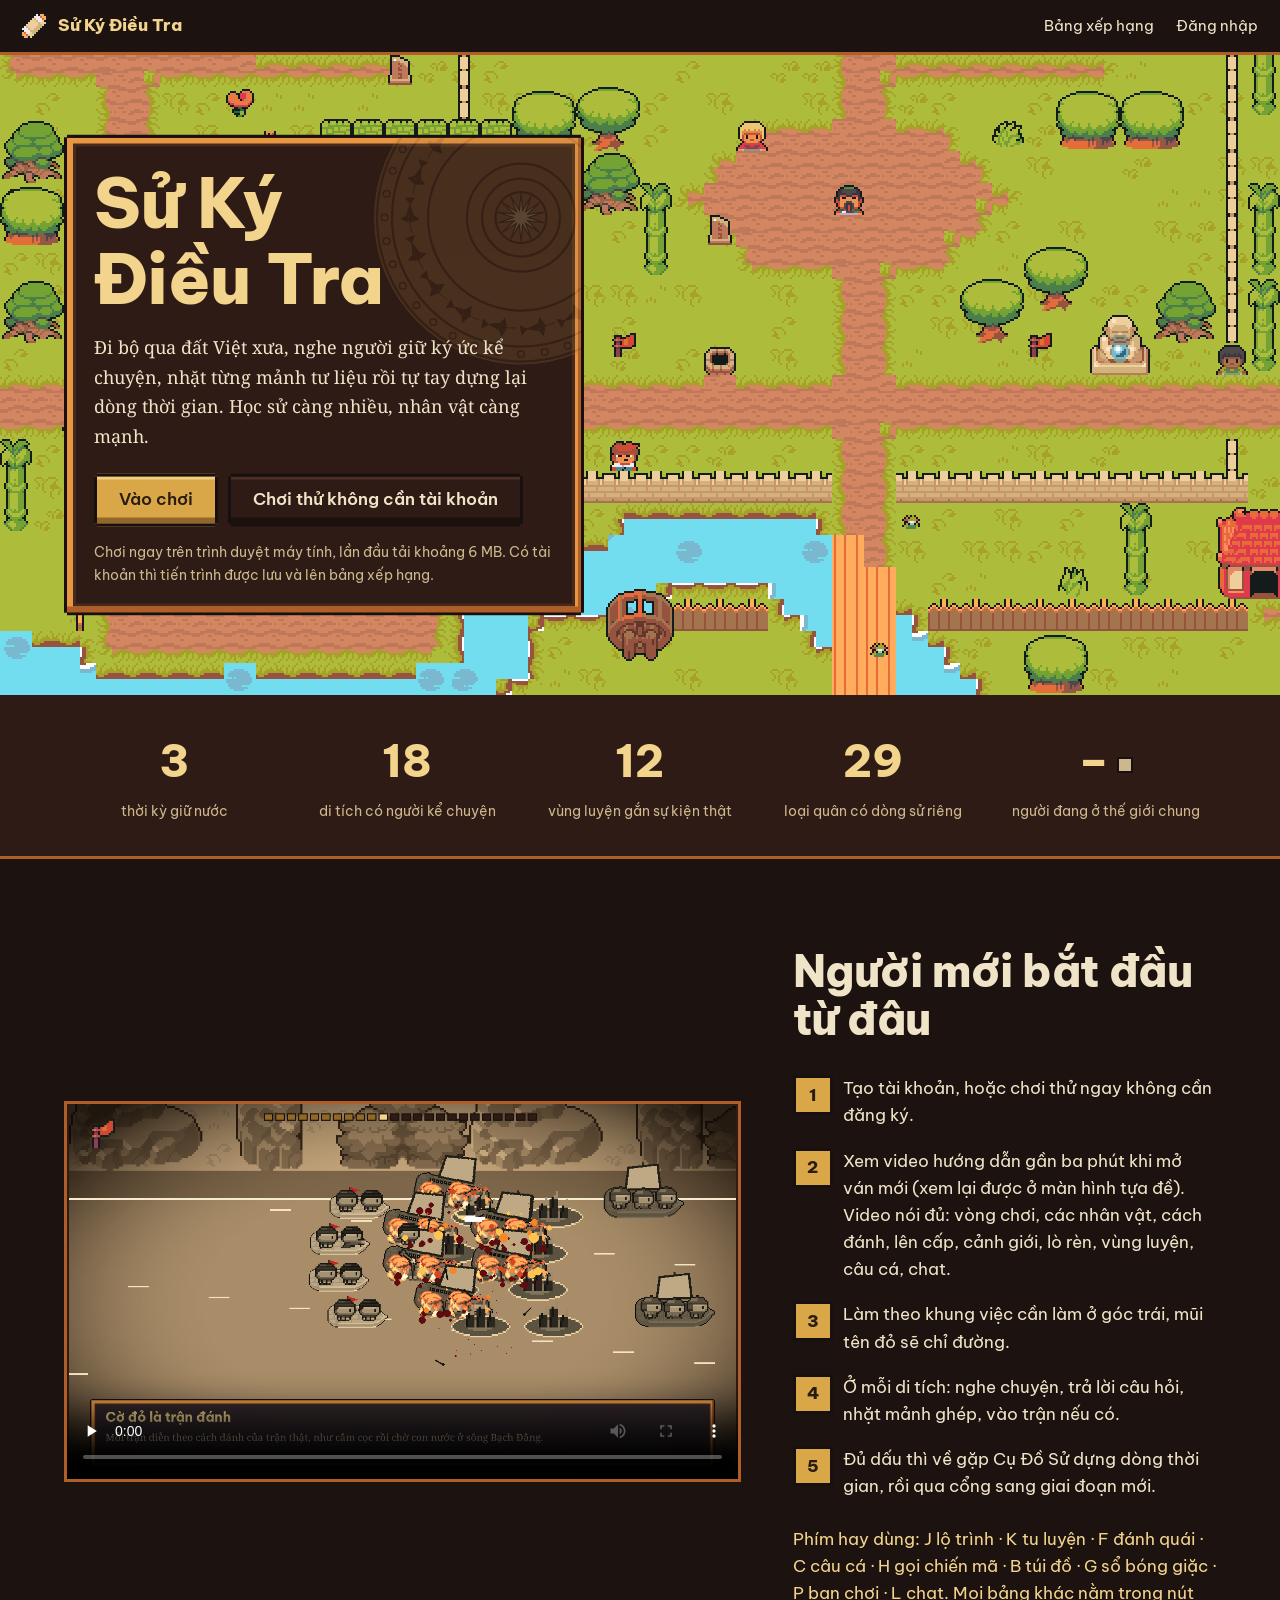
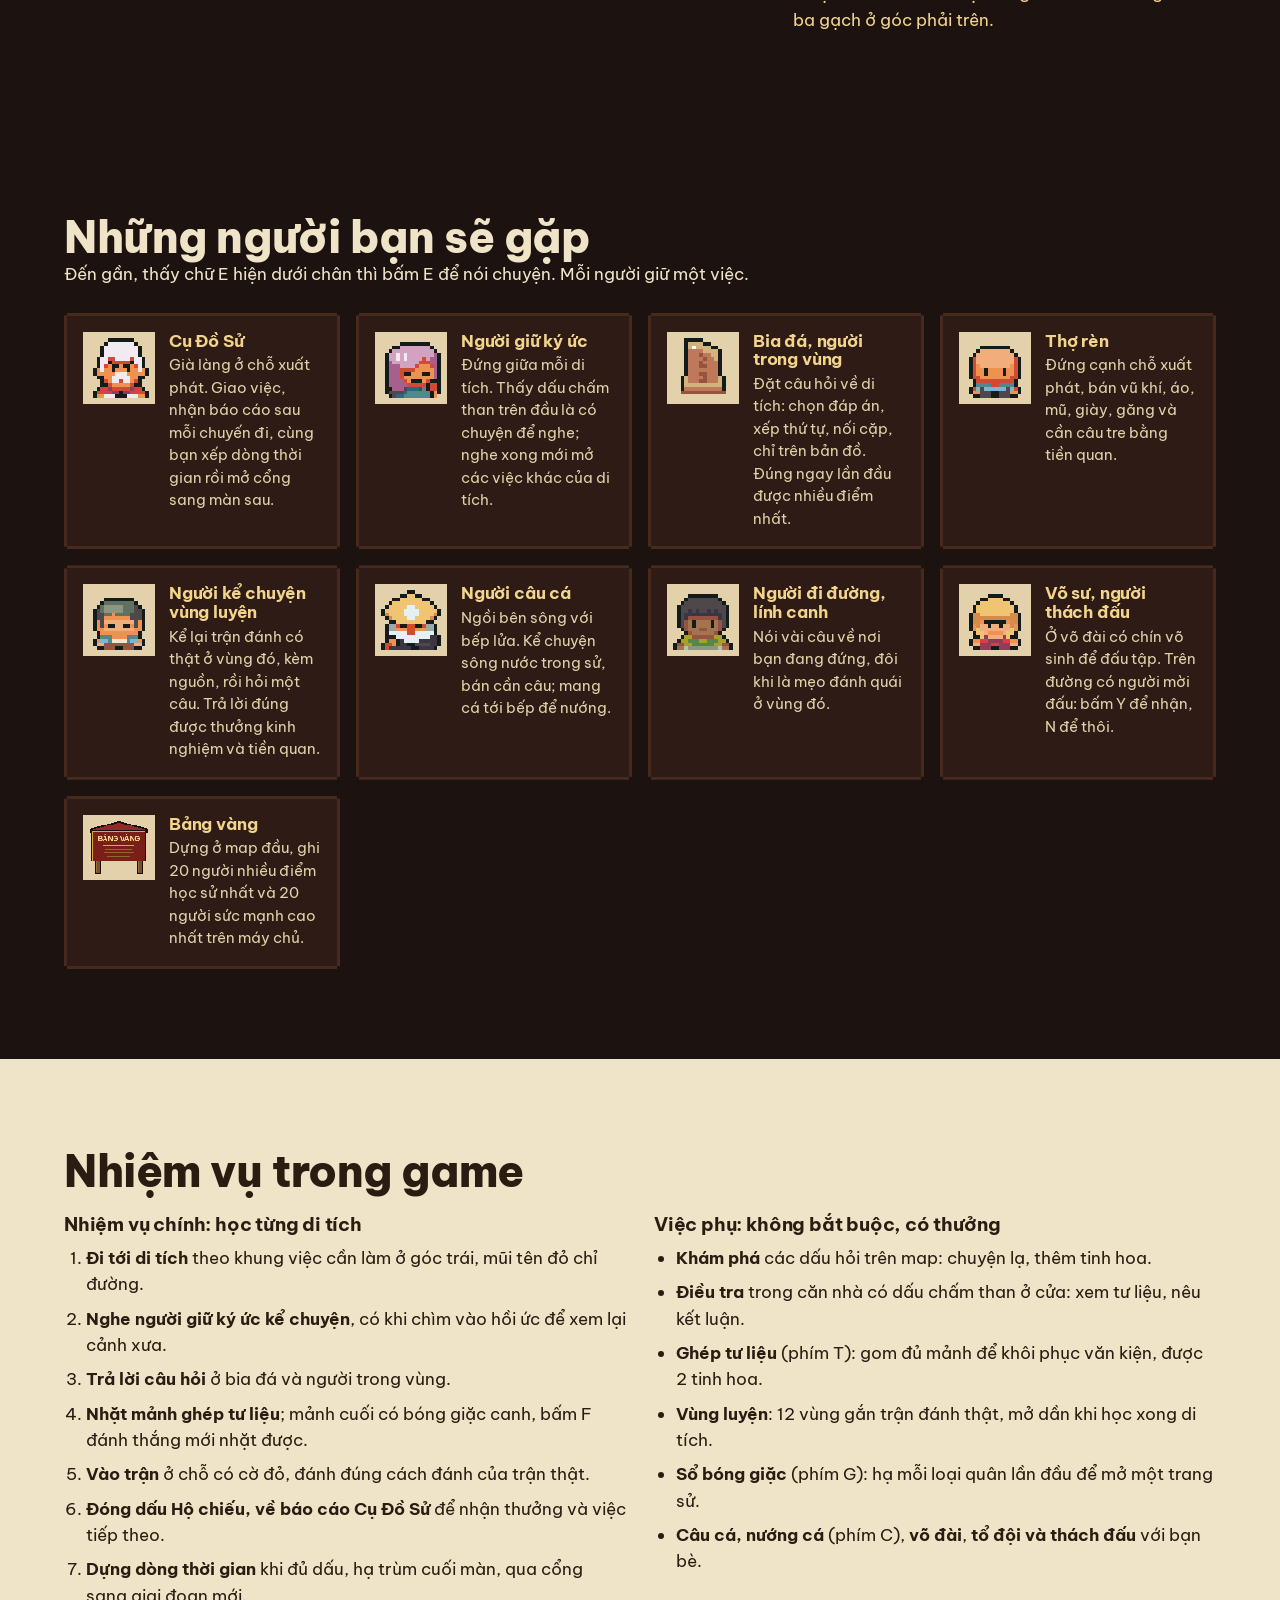
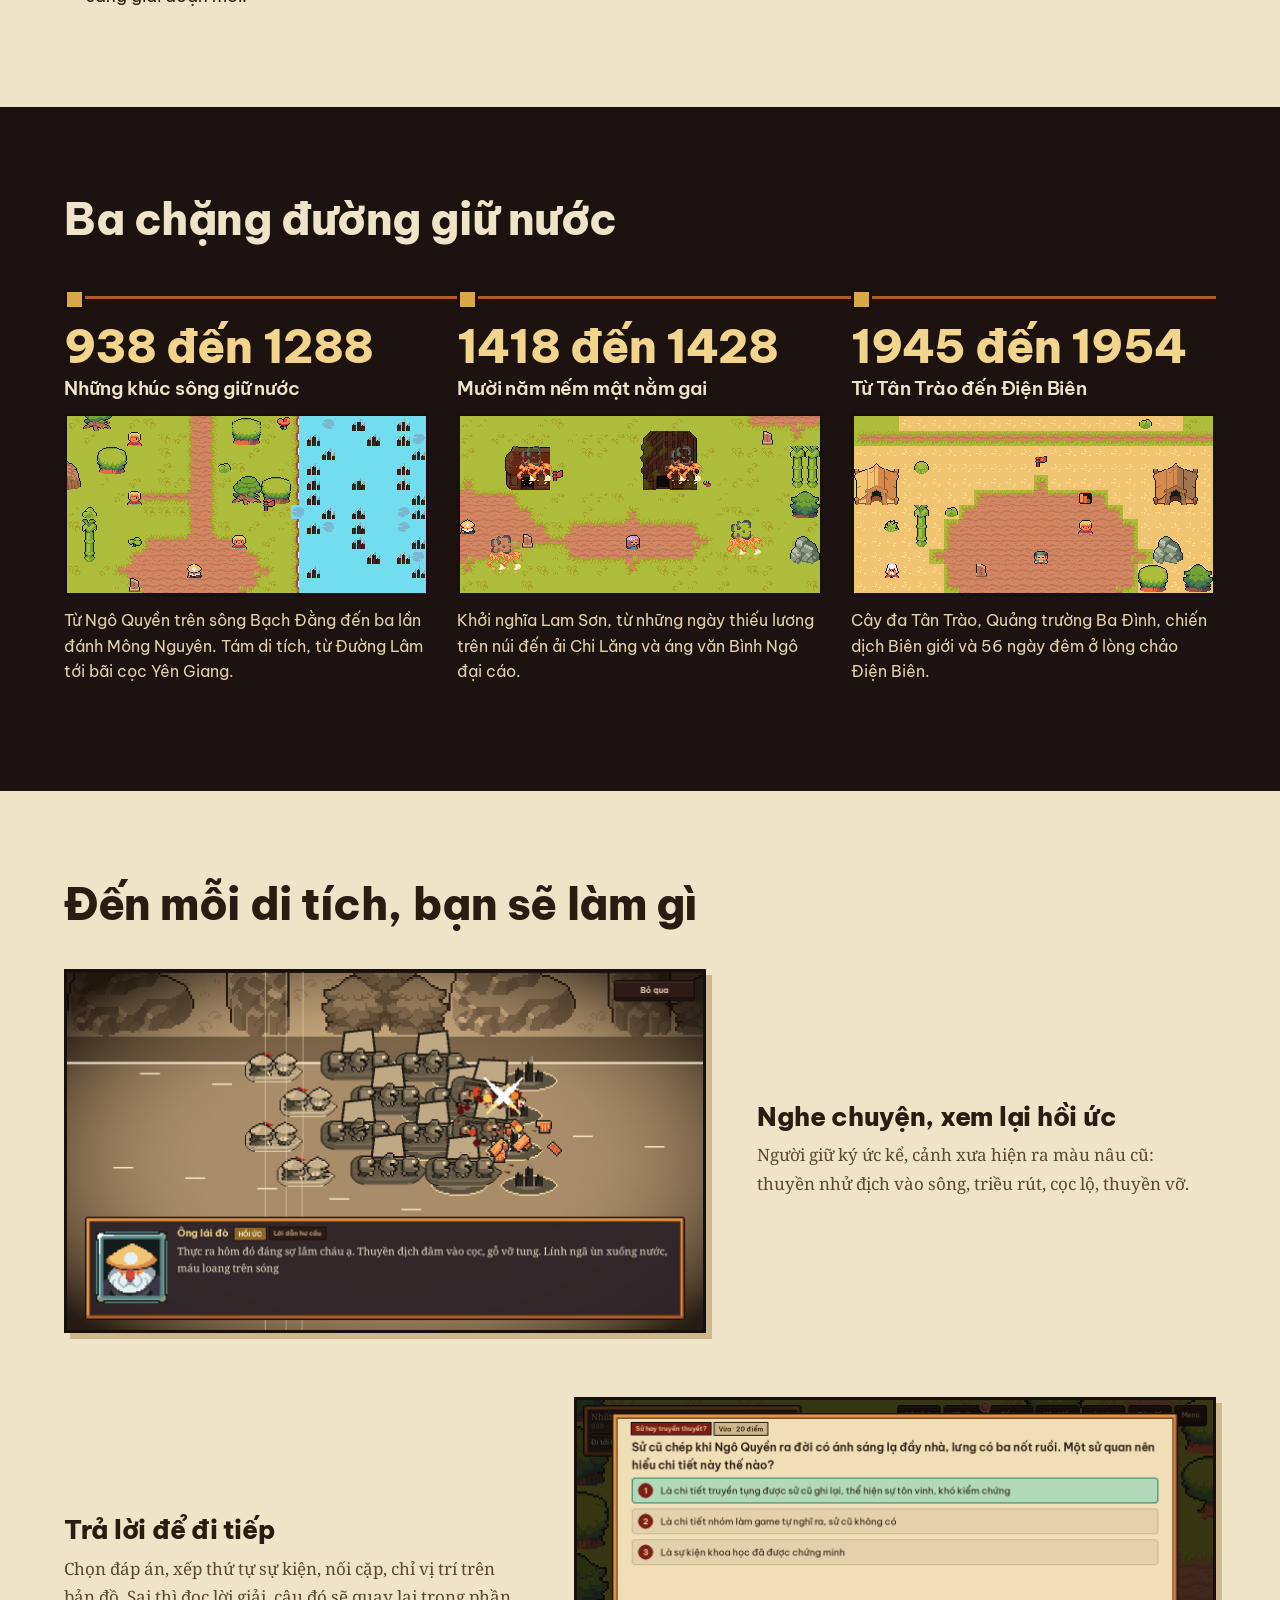
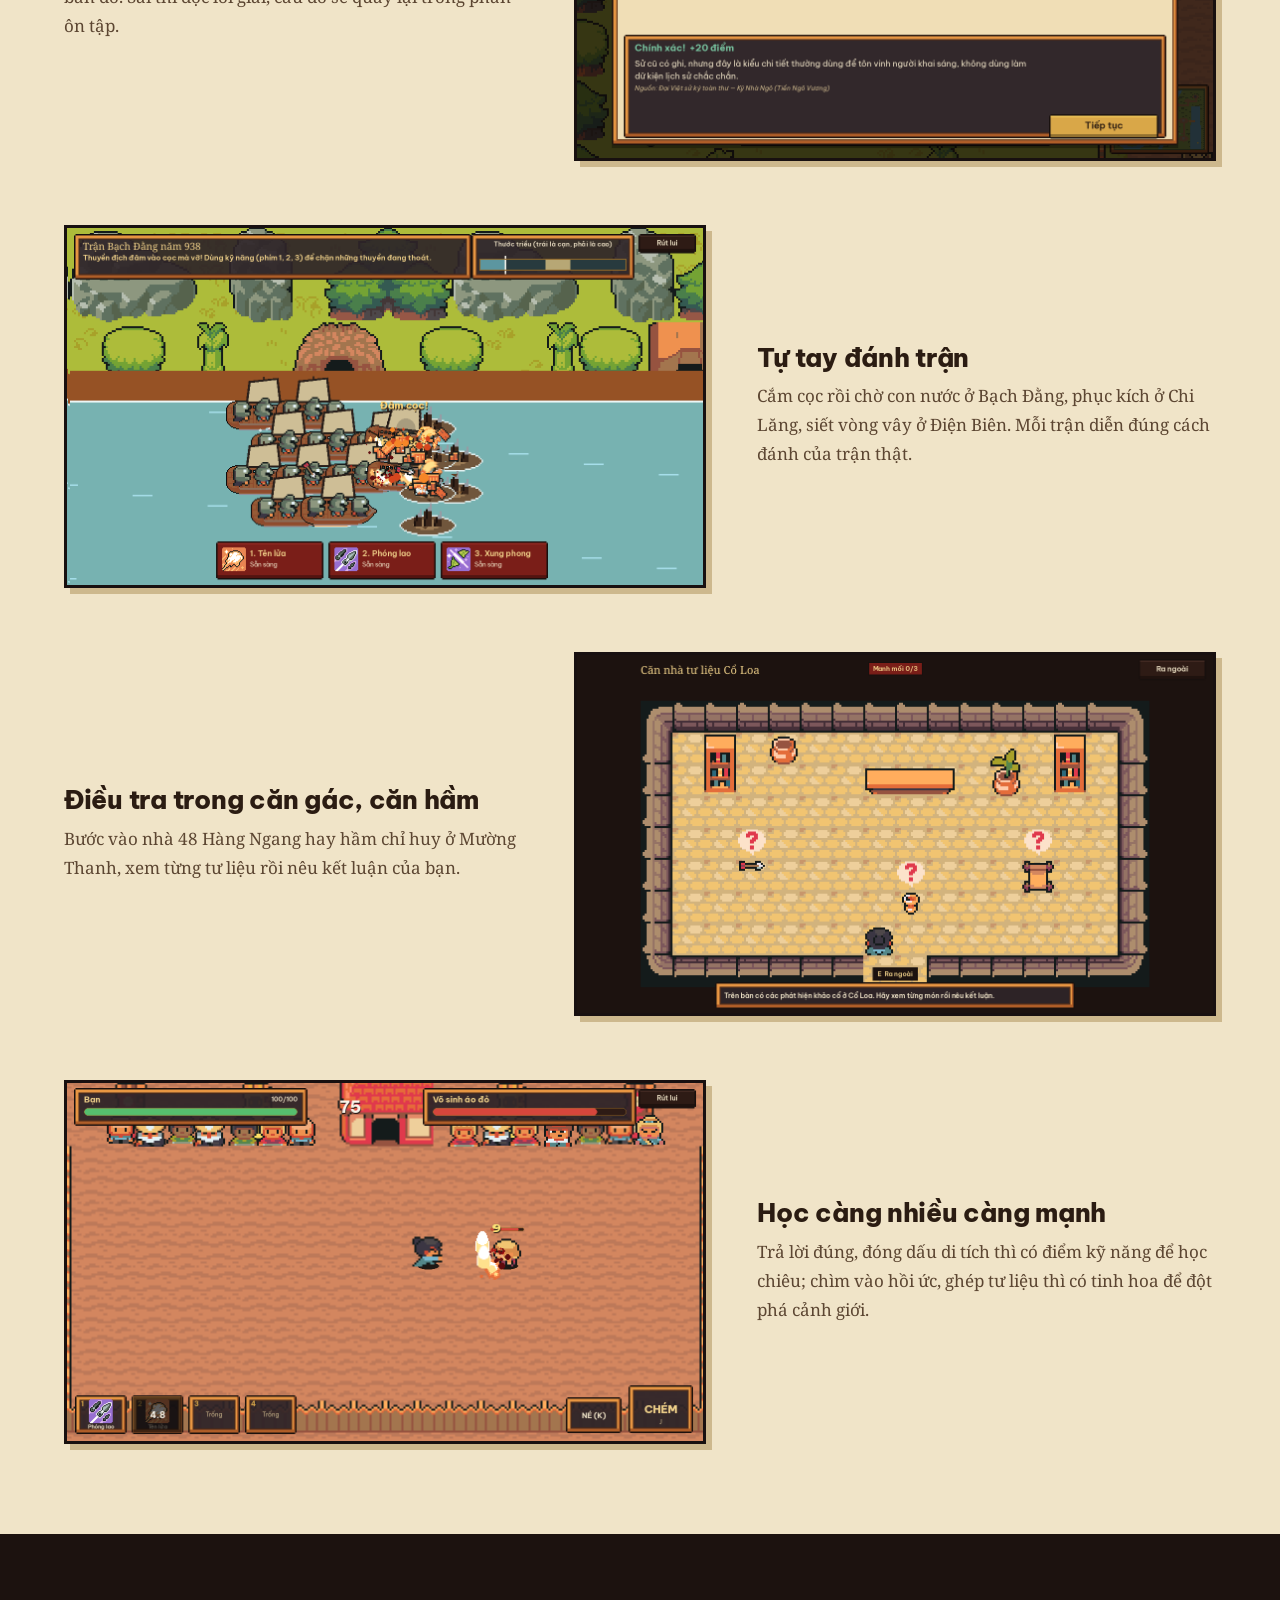
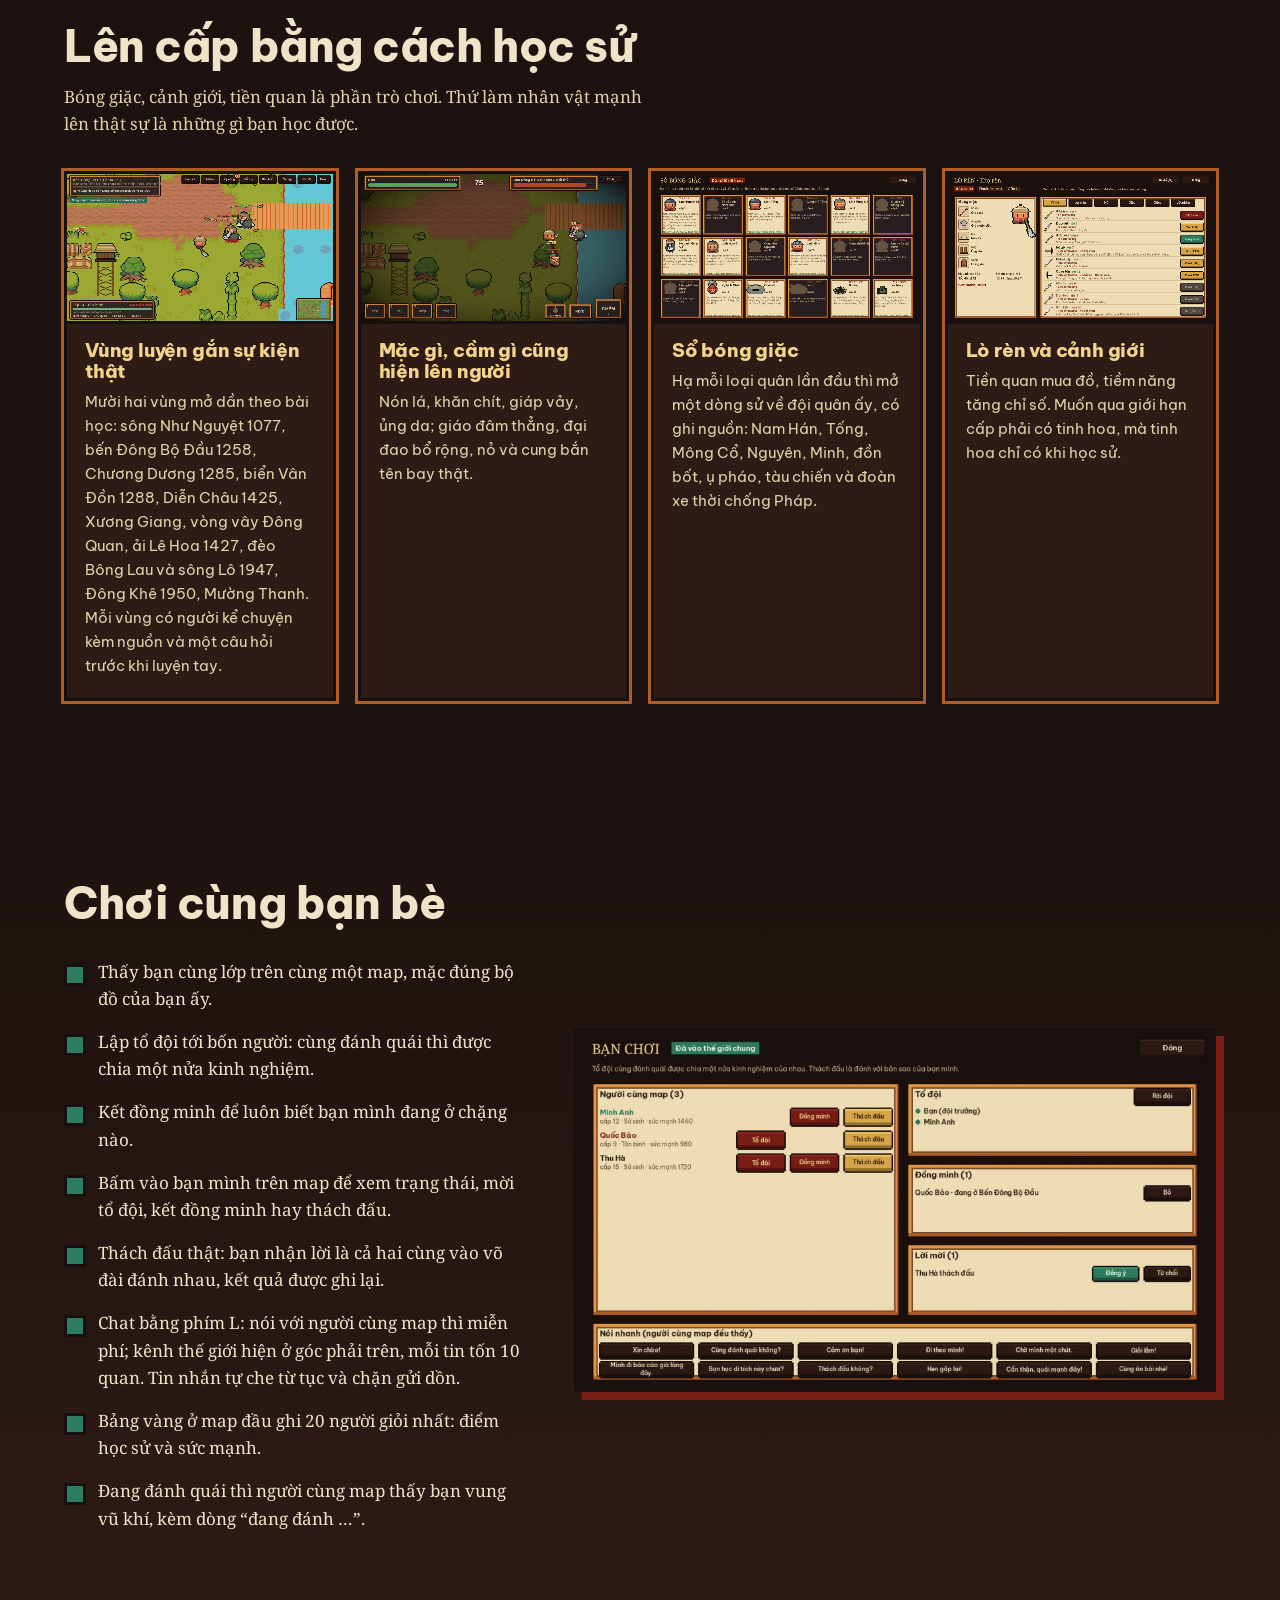
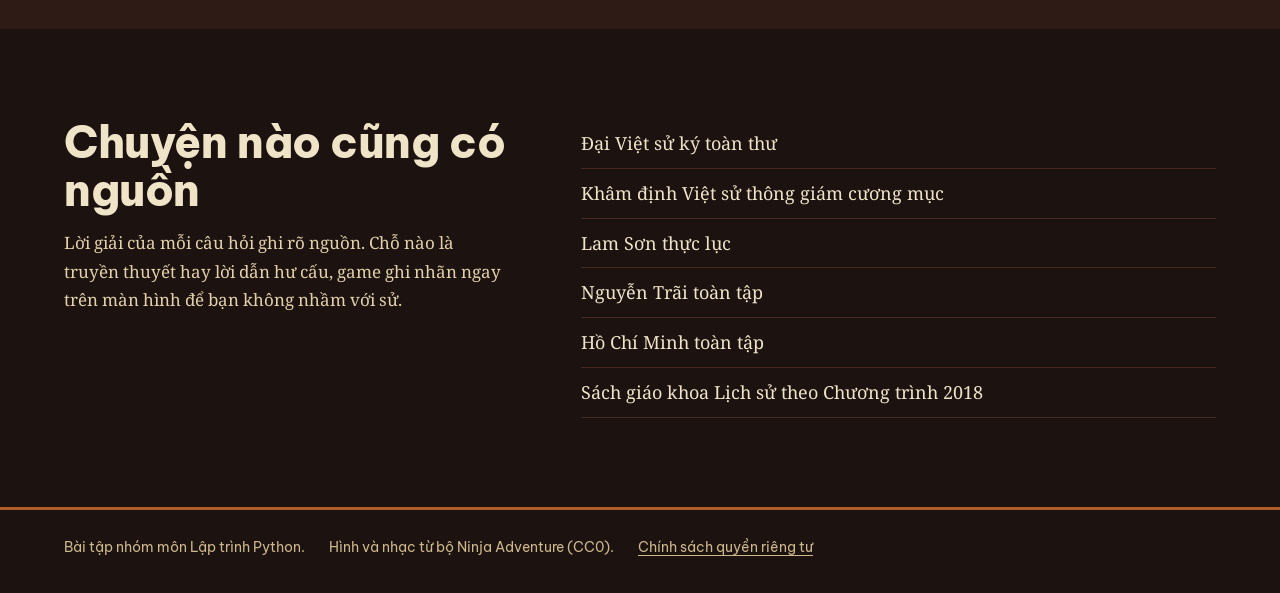
==== web/index.html @ 9b08e30a "Sử Ký Điều Tra: game web nhập vai học lịch sử Việt Nam (đề số 5) Game pygame-ce đóng gói WebAssembly" ====
<!doctype html>
<html lang="vi">
<head>
  <meta charset="utf-8">
  <meta name="viewport" content="width=device-width, initial-scale=1">
  <title>Sử Ký Điều Tra: game nhập vai lịch sử Việt Nam</title>
  <meta name="description" content="Đi bộ qua đất Việt xưa, nghe người giữ ký ức kể chuyện, nhặt mảnh tư liệu và tự dựng lại dòng thời gian. Chơi ngay trên trình duyệt.">
  <link rel="icon" href="img/icon.png">
  <link rel="preconnect" href="https://fonts.googleapis.com">
  <link rel="preconnect" href="https://fonts.gstatic.com" crossorigin>
  <link href="https://fonts.googleapis.com/css2?family=Be+Vietnam+Pro:wght@400;600;800&family=Noto+Serif:wght@400;700&display=swap&subset=vietnamese" rel="stylesheet">
  <link rel="stylesheet" href="css/site.css?v=10">
</head>
<body>
  <nav class="bar" id="bar">
    <a class="brand" href="index.html"><img src="img/icon.png" alt="">Sử Ký Điều Tra</a>
  </nav>

  <header class="hero">
    <div class="stage">
      <img class="pixel" src="img/hero.png" alt="Một góc map trong game: con đường đất, sân võ đài, dòng sông có cầu gỗ và tường thành Cổ Loa">
      <div class="walker" aria-hidden="true"></div>
    </div>
    <div class="pitch box">
      <svg class="drum" viewBox="-100 -100 200 200" aria-hidden="true">
        <circle r="98" class="d-face"/>
        <g class="d-lines"><circle r="96"/><circle r="86"/><circle r="62"/><circle r="36"/><circle r="26"/><circle r="17"/></g>
        <g class="d-dots"></g>
        <polygon class="d-star" points=""/>
        <g class="d-birds"></g>
      </svg>
      <h1>Sử Ký<br>Điều Tra</h1>
      <p>Đi bộ qua đất Việt xưa, nghe người giữ ký ức kể chuyện, nhặt từng mảnh tư liệu rồi tự tay dựng lại dòng thời gian. Học sử càng nhiều, nhân vật càng mạnh.</p>
      <div class="actions">
        <a class="btn gold" id="cta" href="play.html">Vào chơi</a>
        <a class="btn ghost" href="/game/">Chơi thử không cần tài khoản</a>
      </div>
      <small>Chơi ngay trên trình duyệt máy tính, lần đầu tải khoảng 6 MB. Có tài khoản thì tiến trình được lưu và lên bảng xếp hạng.</small>
    </div>
  </header>

  <section class="stats" aria-label="Game có gì">
    <div class="stat reveal"><b data-count="3">3</b><span>thời kỳ giữ nước</span></div>
    <div class="stat reveal"><b data-count="18">18</b><span>di tích có người kể chuyện</span></div>
    <div class="stat reveal"><b data-count="12">12</b><span>vùng luyện gắn sự kiện thật</span></div>
    <div class="stat reveal"><b data-count="29">29</b><span>loại quân có dòng sử riêng</span></div>
    <div class="stat reveal live"><b id="online">0</b><span>người đang ở thế giới chung</span></div>
  </section>

  <section class="band guide">
    <video controls preload="none" poster="img/trailer.png" src="video/trailer.mp4" aria-label="Video hướng dẫn cách chơi, gần ba phút"></video>
    <div>
      <h2>Người mới bắt đầu từ đâu</h2>
      <ol class="route">
        <li>Tạo tài khoản, hoặc chơi thử ngay không cần đăng ký.</li>
        <li>Xem video hướng dẫn gần ba phút khi mở ván mới (xem lại được ở màn hình tựa đề). Video nói đủ: vòng chơi, các nhân vật, cách đánh, lên cấp, cảnh giới, lò rèn, vùng luyện, câu cá, chat.</li>
        <li>Làm theo khung việc cần làm ở góc trái, mũi tên đỏ sẽ chỉ đường.</li>
        <li>Ở mỗi di tích: nghe chuyện, trả lời câu hỏi, nhặt mảnh ghép, vào trận nếu có.</li>
        <li>Đủ dấu thì về gặp Cụ Đồ Sử dựng dòng thời gian, rồi qua cổng sang giai đoạn mới.</li>
      </ol>
      <p class="tip">Phím hay dùng: J lộ trình · K tu luyện · F đánh quái · C câu cá · H gọi chiến mã · B túi đồ · G sổ bóng giặc · P bạn chơi · L chat. Mọi bảng khác nằm trong nút ba gạch ở góc phải trên.</p>
    </div>
  </section>

  <section class="band people">
    <h2 class="reveal">Những người bạn sẽ gặp</h2>
    <p class="lead reveal">Đến gần, thấy chữ E hiện dưới chân thì bấm E để nói chuyện. Mỗi người giữ một việc.</p>
    <div class="npc-grid">
      <figure class="npc reveal"><img class="pixel" src="img/npc_cu_do.png" alt="Cụ Đồ Sử, ông đồ râu tóc bạc" loading="lazy">
        <figcaption><h3>Cụ Đồ Sử</h3><p>Già làng ở chỗ xuất phát. Giao việc, nhận báo cáo sau mỗi chuyến đi, cùng bạn xếp dòng thời gian rồi mở cổng sang màn sau.</p></figcaption></figure>
      <figure class="npc reveal"><img class="pixel" src="img/npc_giu_ky_uc.png" alt="Người giữ ký ức, một bà cụ" loading="lazy">
        <figcaption><h3>Người giữ ký ức</h3><p>Đứng giữa mỗi di tích. Thấy dấu chấm than trên đầu là có chuyện để nghe; nghe xong mới mở các việc khác của di tích.</p></figcaption></figure>
      <figure class="npc reveal"><img class="pixel" src="img/npc_bia_da.png" alt="Tấm bia đá" loading="lazy">
        <figcaption><h3>Bia đá, người trong vùng</h3><p>Đặt câu hỏi về di tích: chọn đáp án, xếp thứ tự, nối cặp, chỉ trên bản đồ. Đúng ngay lần đầu được nhiều điểm nhất.</p></figcaption></figure>
      <figure class="npc reveal"><img class="pixel" src="img/npc_tho_ren.png" alt="Thợ rèn" loading="lazy">
        <figcaption><h3>Thợ rèn</h3><p>Đứng cạnh chỗ xuất phát, bán vũ khí, áo, mũ, giày, găng và cần câu tre bằng tiền quan.</p></figcaption></figure>
      <figure class="npc reveal"><img class="pixel" src="img/npc_ke_chuyen.png" alt="Người kể chuyện ở vùng luyện" loading="lazy">
        <figcaption><h3>Người kể chuyện vùng luyện</h3><p>Kể lại trận đánh có thật ở vùng đó, kèm nguồn, rồi hỏi một câu. Trả lời đúng được thưởng kinh nghiệm và tiền quan.</p></figcaption></figure>
      <figure class="npc reveal"><img class="pixel" src="img/npc_cau_ca.png" alt="Ông lão câu cá" loading="lazy">
        <figcaption><h3>Người câu cá</h3><p>Ngồi bên sông với bếp lửa. Kể chuyện sông nước trong sử, bán cần câu; mang cá tới bếp để nướng.</p></figcaption></figure>
      <figure class="npc reveal"><img class="pixel" src="img/npc_di_duong.png" alt="Người đi đường" loading="lazy">
        <figcaption><h3>Người đi đường, lính canh</h3><p>Nói vài câu về nơi bạn đang đứng, đôi khi là mẹo đánh quái ở vùng đó.</p></figcaption></figure>
      <figure class="npc reveal"><img class="pixel" src="img/npc_vo_su.png" alt="Võ sư áo đỏ" loading="lazy">
        <figcaption><h3>Võ sư, người thách đấu</h3><p>Ở võ đài có chín võ sinh để đấu tập. Trên đường có người mời đấu: bấm Y để nhận, N để thôi.</p></figcaption></figure>
      <figure class="npc reveal"><img class="pixel" src="img/npc_bang_vang.png" alt="Bảng vàng sơn son" loading="lazy">
        <figcaption><h3>Bảng vàng</h3><p>Dựng ở map đầu, ghi 20 người nhiều điểm học sử nhất và 20 người sức mạnh cao nhất trên máy chủ.</p></figcaption></figure>
    </div>
  </section>

  <section class="band paperband quests">
    <h2>Nhiệm vụ trong game</h2>
    <div class="quest-cols">
      <div>
        <h3>Nhiệm vụ chính: học từng di tích</h3>
        <ol>
          <li><b>Đi tới di tích</b> theo khung việc cần làm ở góc trái, mũi tên đỏ chỉ đường.</li>
          <li><b>Nghe người giữ ký ức kể chuyện</b>, có khi chìm vào hồi ức để xem lại cảnh xưa.</li>
          <li><b>Trả lời câu hỏi</b> ở bia đá và người trong vùng.</li>
          <li><b>Nhặt mảnh ghép tư liệu</b>; mảnh cuối có bóng giặc canh, bấm F đánh thắng mới nhặt được.</li>
          <li><b>Vào trận</b> ở chỗ có cờ đỏ, đánh đúng cách đánh của trận thật.</li>
          <li><b>Đóng dấu Hộ chiếu, về báo cáo Cụ Đồ Sử</b> để nhận thưởng và việc tiếp theo.</li>
          <li><b>Dựng dòng thời gian</b> khi đủ dấu, hạ trùm cuối màn, qua cổng sang giai đoạn mới.</li>
        </ol>
      </div>
      <div>
        <h3>Việc phụ: không bắt buộc, có thưởng</h3>
        <ul>
          <li><b>Khám phá</b> các dấu hỏi trên map: chuyện lạ, thêm tinh hoa.</li>
          <li><b>Điều tra</b> trong căn nhà có dấu chấm than ở cửa: xem tư liệu, nêu kết luận.</li>
          <li><b>Ghép tư liệu</b> (phím T): gom đủ mảnh để khôi phục văn kiện, được 2 tinh hoa.</li>
          <li><b>Vùng luyện</b>: 12 vùng gắn trận đánh thật, mở dần khi học xong di tích.</li>
          <li><b>Sổ bóng giặc</b> (phím G): hạ mỗi loại quân lần đầu để mở một trang sử.</li>
          <li><b>Câu cá, nướng cá</b> (phím C), <b>võ đài</b>, <b>tổ đội và thách đấu</b> với bạn bè.</li>
        </ul>
      </div>
    </div>
  </section>

  <section class="band">
    <h2>Ba chặng đường giữ nước</h2>
    <ol class="eras">
      <li>
        <span class="years">938 đến 1288</span>
        <h3>Những khúc sông giữ nước</h3>
        <img class="pixel" src="img/era1.png" alt="Bãi cọc trên sông, thuyền neo gần bờ" loading="lazy">
        <p>Từ Ngô Quyền trên sông Bạch Đằng đến ba lần đánh Mông Nguyên. Tám di tích, từ Đường Lâm tới bãi cọc Yên Giang.</p>
      </li>
      <li>
        <span class="years">1418 đến 1428</span>
        <h3>Mười năm nếm mật nằm gai</h3>
        <img class="pixel" src="img/era2.png" alt="Một ngôi làng vừa bị đốt, khói còn bốc lên" loading="lazy">
        <p>Khởi nghĩa Lam Sơn, từ những ngày thiếu lương trên núi đến ải Chi Lăng và áng văn Bình Ngô đại cáo.</p>
      </li>
      <li>
        <span class="years">1945 đến 1954</span>
        <h3>Từ Tân Trào đến Điện Biên</h3>
        <img class="pixel" src="img/era3.png" alt="Lòng chảo Điện Biên với lán trại và hào giao thông" loading="lazy">
        <p>Cây đa Tân Trào, Quảng trường Ba Đình, chiến dịch Biên giới và 56 ngày đêm ở lòng chảo Điện Biên.</p>
      </li>
    </ol>
  </section>

  <section class="band paperband">
    <h2>Đến mỗi di tích, bạn sẽ làm gì</h2>
    <div class="steps">
      <article class="step">
        <img class="shot" src="img/memory.png" alt="Hồi ức trận Bạch Đằng: thuyền địch đâm vào cọc khi triều rút" loading="lazy">
        <div>
          <h3>Nghe chuyện, xem lại hồi ức</h3>
          <p>Người giữ ký ức kể, cảnh xưa hiện ra màu nâu cũ: thuyền nhử địch vào sông, triều rút, cọc lộ, thuyền vỡ.</p>
        </div>
      </article>
      <article class="step">
        <img class="shot" src="img/question.png" alt="Một câu hỏi trong game kèm lời giải và nguồn" loading="lazy">
        <div>
          <h3>Trả lời để đi tiếp</h3>
          <p>Chọn đáp án, xếp thứ tự sự kiện, nối cặp, chỉ vị trí trên bản đồ. Sai thì đọc lời giải, câu đó sẽ quay lại trong phần ôn tập.</p>
        </div>
      </article>
      <article class="step">
        <img class="shot" src="img/battle.png" alt="Trận Bạch Đằng: tự cắm cọc rồi phản công khi triều rút" loading="lazy">
        <div>
          <h3>Tự tay đánh trận</h3>
          <p>Cắm cọc rồi chờ con nước ở Bạch Đằng, phục kích ở Chi Lăng, siết vòng vây ở Điện Biên. Mỗi trận diễn đúng cách đánh của trận thật.</p>
        </div>
      </article>
      <article class="step">
        <img class="shot" src="img/case.png" alt="Căn phòng điều tra với các manh mối cần xem" loading="lazy">
        <div>
          <h3>Điều tra trong căn gác, căn hầm</h3>
          <p>Bước vào nhà 48 Hàng Ngang hay hầm chỉ huy ở Mường Thanh, xem từng tư liệu rồi nêu kết luận của bạn.</p>
        </div>
      </article>
      <article class="step">
        <img class="shot" src="img/arena.png" alt="Võ đài: đấu với bot bằng các kỹ năng đã học" loading="lazy">
        <div>
          <h3>Học càng nhiều càng mạnh</h3>
          <p>Trả lời đúng, đóng dấu di tích thì có điểm kỹ năng để học chiêu; chìm vào hồi ức, ghép tư liệu thì có tinh hoa để đột phá cảnh giới.</p>
        </div>
      </article>
    </div>
  </section>

  <section class="band rpg">
    <h2 class="reveal">Lên cấp bằng cách học sử</h2>
    <p class="lead reveal">Bóng giặc, cảnh giới, tiền quan là phần trò chơi. Thứ làm nhân vật mạnh lên thật sự là những gì bạn học được.</p>
    <div class="cards">
      <figure class="card reveal"><img src="img/rpg_field.jpg" alt="Vùng luyện bến Đông Bộ Đầu năm 1258 với kỵ binh Mông Cổ" loading="lazy">
        <figcaption><h3>Vùng luyện gắn sự kiện thật</h3><p>Mười hai vùng mở dần theo bài học: sông Như Nguyệt 1077, bến Đông Bộ Đầu 1258, Chương Dương 1285, biển Vân Đồn 1288, Diễn Châu 1425, Xương Giang, vòng vây Đông Quan, ải Lê Hoa 1427, đèo Bông Lau và sông Lô 1947, Đông Khê 1950, Mường Thanh. Mỗi vùng có người kể chuyện kèm nguồn và một câu hỏi trước khi luyện tay.</p></figcaption></figure>
      <figure class="card reveal"><img src="img/rpg_fight.jpg" alt="Trận đánh trên map, nhân vật đội nón lá cầm giáo" loading="lazy">
        <figcaption><h3>Mặc gì, cầm gì cũng hiện lên người</h3><p>Nón lá, khăn chít, giáp vảy, ủng da; giáo đâm thẳng, đại đao bổ rộng, nỏ và cung bắn tên bay thật.</p></figcaption></figure>
      <figure class="card reveal"><img src="img/rpg_bestiary.jpg" alt="Sổ bóng giặc với các trang đã mở" loading="lazy">
        <figcaption><h3>Sổ bóng giặc</h3><p>Hạ mỗi loại quân lần đầu thì mở một dòng sử về đội quân ấy, có ghi nguồn: Nam Hán, Tống, Mông Cổ, Nguyên, Minh, đồn bốt, ụ pháo, tàu chiến và đoàn xe thời chống Pháp.</p></figcaption></figure>
      <figure class="card reveal"><img src="img/rpg_shop.jpg" alt="Lò rèn bán vũ khí, áo giáp, mũ, giày, găng" loading="lazy">
        <figcaption><h3>Lò rèn và cảnh giới</h3><p>Tiền quan mua đồ, tiềm năng tăng chỉ số. Muốn qua giới hạn cấp phải có tinh hoa, mà tinh hoa chỉ có khi học sử.</p></figcaption></figure>
    </div>
  </section>

  <section class="band together">
    <div class="reveal">
      <h2>Chơi cùng bạn bè</h2>
      <ul class="ticks">
        <li>Thấy bạn cùng lớp trên cùng một map, mặc đúng bộ đồ của bạn ấy.</li>
        <li>Lập tổ đội tới bốn người: cùng đánh quái thì được chia một nửa kinh nghiệm.</li>
        <li>Kết đồng minh để luôn biết bạn mình đang ở chặng nào.</li>
        <li>Bấm vào bạn mình trên map để xem trạng thái, mời tổ đội, kết đồng minh hay thách đấu.</li>
        <li>Thách đấu thật: bạn nhận lời là cả hai cùng vào võ đài đánh nhau, kết quả được ghi lại.</li>
        <li>Chat bằng phím L: nói với người cùng map thì miễn phí; kênh thế giới hiện ở góc phải trên, mỗi tin tốn 10 quan. Tin nhắn tự che từ tục và chặn gửi dồn.</li>
        <li>Bảng vàng ở map đầu ghi 20 người giỏi nhất: điểm học sử và sức mạnh.</li>
        <li>Đang đánh quái thì người cùng map thấy bạn vung vũ khí, kèm dòng “đang đánh …”.</li>
      </ul>
    </div>
    <img class="shot reveal" src="img/rpg_social.jpg" alt="Bảng Bạn chơi: người cùng map, tổ đội, đồng minh, lời mời" loading="lazy">
  </section>

  <section class="band sources">
    <div>
      <h2>Chuyện nào cũng có nguồn</h2>
      <p>Lời giải của mỗi câu hỏi ghi rõ nguồn. Chỗ nào là truyền thuyết hay lời dẫn hư cấu, game ghi nhãn ngay trên màn hình để bạn không nhầm với sử.</p>
    </div>
    <ul>
      <li>Đại Việt sử ký toàn thư</li>
      <li>Khâm định Việt sử thông giám cương mục</li>
      <li>Lam Sơn thực lục</li>
      <li>Nguyễn Trãi toàn tập</li>
      <li>Hồ Chí Minh toàn tập</li>
      <li>Sách giáo khoa Lịch sử theo Chương trình 2018</li>
    </ul>
  </section>

  <footer class="foot">
    <span>Bài tập nhóm môn Lập trình Python.</span>
    <span>Hình và nhạc từ bộ Ninja Adventure (CC0).</span>
    <a href="privacy.html">Chính sách quyền riêng tư</a>
  </footer>

  <script src="js/api.js?v=8"></script>
  <script src="js/landing.js?v=8"></script>
  <script>
    SK.renderBar().then((user) => {
      if (user) document.getElementById("cta").textContent = "Chơi tiếp";
    });
  </script>
</body>
</html>
---- web/css/site.css ----
/* Trang web mượn đúng ngôn ngữ của game: khung sơn mài viền cam, giấy dó, góc khía theo ô pixel 3 px, màu lấy từ core/theme.py. */
:root {
  --lacquer: #1c120f;
  --lacquer-2: #2e1b15;
  --lacquer-3: #462a1e;
  --cinnabar: #7a1e18;
  --cinnabar-hot: #b02c20;
  --ember: #e89642;
  --ember-dark: #b05e28;
  --gold: #d9a748;
  --gold-light: #f3d48c;
  --paper: #f0e4c8;
  --paper-2: #e2d1aa;
  --paper-3: #cdb88d;
  --ink: #2b1c12;
  --ink-soft: #5c4632;
  --outline: #181010;
  --jade: #2e7d60;
  --u: 3px;
  --notch: polygon(
    0 var(--u), var(--u) var(--u), var(--u) 0, calc(100% - var(--u)) 0, calc(100% - var(--u)) var(--u), 100% var(--u),
    100% calc(100% - var(--u)), calc(100% - var(--u)) calc(100% - var(--u)), calc(100% - var(--u)) 100%,
    var(--u) 100%, var(--u) calc(100% - var(--u)), 0 calc(100% - var(--u))
  );
  --sans: "Be Vietnam Pro", system-ui, sans-serif;
  --serif: "Noto Serif", "Times New Roman", serif; /* Georgia thiếu chữ có dấu tiếng Việt dựng sẵn */
}

* { box-sizing: border-box; }
[hidden] { display: none !important; }
html { background: var(--lacquer); }
body {
  margin: 0;
  background: var(--lacquer);
  color: var(--paper);
  font: 400 17px/1.6 var(--sans);
  -webkit-font-smoothing: antialiased;
}
img { display: block; max-width: 100%; }
img.pixel { image-rendering: pixelated; }
a { color: inherit; text-underline-offset: 3px; }
h1, h2, h3 { margin: 0; line-height: 1.1; letter-spacing: -0.01em; }
p { margin: 0; }
:focus-visible { outline: 3px solid var(--gold-light); outline-offset: 2px; }

/* ----- khung và nút giống hệt trong game ----- */
.box {
  background: var(--lacquer-2);
  color: var(--paper);
  border: var(--u) solid var(--outline);
  clip-path: var(--notch);
  box-shadow:
    inset calc(var(--u) * -1) calc(var(--u) * -2) 0 0 var(--ember-dark),
    inset 0 0 0 calc(var(--u) * 2) var(--ember),
    inset 0 0 0 calc(var(--u) * 3) var(--lacquer-3);
  padding: calc(var(--u) * 9);
}
.box.paper {
  background: var(--paper);
  color: var(--ink);
  box-shadow:
    inset calc(var(--u) * -1) calc(var(--u) * -2) 0 0 var(--ember-dark),
    inset 0 0 0 calc(var(--u) * 2) var(--ember),
    inset 0 0 0 calc(var(--u) * 3) #784c2c;
}
.btn {
  display: inline-block;
  padding: 12px 22px 15px;
  border: var(--u) solid var(--outline);
  clip-path: var(--notch);
  background: var(--cinnabar);
  color: var(--gold-light);
  font: 600 17px/1.2 var(--sans);
  text-align: center;
  text-decoration: none;
  cursor: pointer;
  box-shadow: inset 0 calc(var(--u) * -2) 0 0 #521410, inset 0 var(--u) 0 0 #a1382c;
}
.btn:hover { background: var(--cinnabar-hot); }
.btn:active { transform: translateY(var(--u)); box-shadow: inset 0 var(--u) 0 0 #521410; }
.btn:focus-visible { outline: none; box-shadow: inset 0 0 0 var(--u) var(--gold-light); }
.btn.gold { background: var(--gold); color: var(--ink); box-shadow: inset 0 calc(var(--u) * -2) 0 0 #92682a, inset 0 var(--u) 0 0 #f0cf85; }
.btn.gold:hover { background: var(--gold-light); }
.btn.gold:focus-visible { box-shadow: inset 0 0 0 var(--u) var(--ink); }
.btn.ghost { background: var(--lacquer-2); color: var(--paper); box-shadow: inset 0 calc(var(--u) * -2) 0 0 #1c100c, inset 0 var(--u) 0 0 #4b3026; }
.btn.ghost:hover { background: var(--lacquer-3); }
.btn.small { padding: 6px 12px 9px; font-size: 14px; }
.btn[disabled] { background: #54493f; color: #b2a89c; cursor: not-allowed; box-shadow: none; }

/* ----- thanh trên cùng ----- */
.bar {
  display: flex;
  align-items: center;
  gap: 18px;
  padding: 8px 20px;
  background: var(--lacquer);
  border-bottom: var(--u) solid var(--ember-dark);
  font-size: 15px;
}
.bar .brand { display: flex; align-items: center; gap: 10px; font-weight: 800; color: var(--gold-light); text-decoration: none; font-size: 17px; }
.bar .brand img { width: 28px; height: 28px; image-rendering: pixelated; }
.bar .spacer { flex: 1; }
.bar a.link, .bar button.link { color: var(--paper); text-decoration: none; background: none; border: 0; font: inherit; cursor: pointer; padding: 6px 2px; }
.bar a.link:hover, .bar button.link:hover { color: var(--gold-light); text-decoration: underline; }
.bar .who { color: var(--paper-3); }
.bar a, .bar button, .bar span { white-space: nowrap; }

/* ----- đầu trang: chính thế giới trong game, nhân vật đang đi trên đường ----- */
.hero { position: relative; overflow: hidden; background: #a9bc3c; }
.stage { position: relative; width: max(100%, 1120px); aspect-ratio: 2 / 1; }
.stage > img { position: absolute; inset: 0; width: 100%; height: 100%; }
.walker {
  position: absolute;
  top: 50%;
  left: -3%;
  width: 2.5%;
  aspect-ratio: 1;
  background: url("../img/walk.png") 100% 0 / 400% 400%;
  image-rendering: pixelated;
  animation: stride 0.52s steps(1) infinite, stroll 20s linear infinite;
}
@keyframes stride {
  0% { background-position-y: 0; }
  25% { background-position-y: 33.333%; }
  50% { background-position-y: 66.667%; }
  75% { background-position-y: 100%; }
}
@keyframes stroll { to { left: 103%; } }
.pitch {
  position: absolute;
  top: 50%;
  left: clamp(20px, 5vw, 90px);
  transform: translateY(-50%);
  width: min(520px, 44%);
}
.pitch h1 { font-size: clamp(44px, 5.4vw, 76px); font-weight: 800; color: var(--gold-light); }
.pitch p { margin-top: 16px; font-family: var(--serif); font-size: 18px; line-height: 1.65; }
.pitch .actions { display: flex; flex-wrap: wrap; gap: 10px; margin-top: 22px; }
.pitch small { display: block; margin-top: 14px; font-size: 14px; color: var(--paper-3); }

/* ----- trailer và các bước cho người mới ----- */
.guide { display: grid; grid-template-columns: minmax(0, 8fr) minmax(0, 5fr); gap: clamp(24px, 4vw, 56px); align-items: center; }
.guide video { width: 100%; aspect-ratio: 16 / 9; background: var(--lacquer-2); border: var(--u) solid var(--ember-dark); }
.route { margin: 22px 0 0; padding: 0; list-style: none; counter-reset: step; }
.route li { position: relative; padding: 9px 0 9px 50px; counter-increment: step; }
.route li::before {
  content: counter(step);
  position: absolute;
  left: 0;
  top: 9px;
  width: 34px;
  height: 34px;
  display: grid;
  place-items: center;
  background: var(--gold);
  color: var(--ink);
  font-weight: 800;
  border: var(--u) solid var(--outline);
}
.tip { margin-top: 16px; color: var(--gold-light); }

/* ----- dòng thời gian ba chặng: đúng là một trình tự nên mới nối thành đường ----- */
.band { padding: clamp(48px, 7vw, 96px) clamp(20px, 5vw, 90px); }
.band h2 { font-size: clamp(30px, 3.4vw, 44px); font-weight: 800; }
.eras { position: relative; display: grid; grid-template-columns: repeat(3, 1fr); gap: 28px; margin-top: 44px; padding-top: 34px; list-style: none; padding-left: 0; }
.eras::before { content: ""; position: absolute; top: 8px; left: 0; right: 0; height: var(--u); background: var(--ember-dark); }
.eras li { position: relative; }
.eras li::before { content: ""; position: absolute; top: -33px; left: 0; width: 15px; height: 15px; background: var(--gold); border: var(--u) solid var(--outline); }
.eras .years { display: block; font-size: clamp(30px, 3.6vw, 50px); font-weight: 800; color: var(--gold-light); line-height: 1.05; letter-spacing: -0.02em; }
.eras h3 { margin-top: 8px; font-size: 19px; font-weight: 600; }
.eras img { width: 100%; aspect-ratio: 2 / 1; margin-top: 14px; border: var(--u) solid var(--outline); }
.eras p { margin-top: 12px; color: var(--paper-2); font-size: 16px; max-width: 42ch; }

/* ----- trong mỗi di tích ----- */
.paperband { background: var(--paper); color: var(--ink); }
.steps { display: grid; gap: clamp(36px, 5vw, 64px); margin-top: 40px; }
.step { display: grid; grid-template-columns: minmax(0, 7fr) minmax(0, 5fr); gap: clamp(20px, 4vw, 56px); align-items: center; }
.step:nth-child(even) { grid-template-columns: minmax(0, 5fr) minmax(0, 7fr); }
.step:nth-child(even) .shot { order: 2; }
.step .shot { border: var(--u) solid var(--outline); box-shadow: 6px 6px 0 var(--paper-3); }
.step h3 { font-size: 26px; font-weight: 800; }
.step p { margin-top: 10px; font-family: var(--serif); line-height: 1.7; max-width: 46ch; color: var(--ink-soft); }

/* ----- nguồn ----- */
.sources { display: grid; grid-template-columns: minmax(0, 5fr) minmax(0, 7fr); gap: clamp(24px, 5vw, 72px); align-items: start; }
.sources p { margin-top: 14px; font-family: var(--serif); color: var(--paper-2); line-height: 1.7; max-width: 44ch; }
.sources ul { margin: 0; padding: 0; list-style: none; font-family: var(--serif); font-size: 18px; }
.sources li { padding: 10px 0; border-bottom: 1px solid var(--lacquer-3); }

.foot { padding: 26px clamp(20px, 5vw, 90px) 34px; border-top: var(--u) solid var(--ember-dark); color: var(--paper-3); font-size: 14px; display: flex; flex-wrap: wrap; gap: 8px 24px; }

/* ----- trang biểu mẫu: tấm giấy đặt trên map ----- */
.backdrop { min-height: 100vh; display: flex; flex-direction: column; background: var(--lacquer); }
.backdrop main {
  flex: 1;
  display: grid;
  place-items: center;
  padding: 32px 16px;
  background: linear-gradient(rgba(28, 18, 15, 0.62), rgba(28, 18, 15, 0.62)), url("../img/hero.png") center / cover;
  image-rendering: pixelated;
}
.sheet { width: min(480px, 100%); image-rendering: auto; }
.sheet h1 { font-size: 30px; font-weight: 800; }
.sheet .lead { margin-top: 8px; color: var(--ink-soft); }
.field { display: block; margin-top: 16px; font-weight: 600; font-size: 15px; }
.field span.hint { display: block; font-weight: 400; color: var(--ink-soft); font-size: 14px; }
input, select {
  font: 400 16px/1.3 var(--sans);
  color: var(--ink);
  background: #fbf4e0;
  border: var(--u) solid var(--ink);
  padding: 9px 10px;
}
.field input { display: block; width: 100%; margin-top: 5px; }
input:focus-visible, select:focus-visible { outline: 3px solid var(--cinnabar); outline-offset: 0; }
.check { display: flex; gap: 10px; align-items: flex-start; margin-top: 16px; font-size: 15px; }
.check input { margin-top: 4px; width: 18px; height: 18px; flex: none; }
.sheet .btn { width: 100%; margin-top: 20px; }
.sheet .after { margin-top: 14px; font-size: 15px; }
.notice { margin-top: 14px; padding: 10px 12px; background: var(--paper-2); border-left: 6px solid var(--jade); font-size: 15px; }
.notice.bad { border-left-color: var(--cinnabar); }

/* ----- nhân vật và nhiệm vụ ở trang chủ ----- */
.npc-grid { display: grid; grid-template-columns: repeat(auto-fill, minmax(250px, 1fr)); gap: 16px; margin-top: 24px; }
.npc { margin: 0; display: flex; gap: 14px; align-items: flex-start; padding: 16px; background: var(--lacquer-2);
  border: var(--u) solid var(--lacquer-3); clip-path: var(--notch); }
.npc img { width: 72px; height: auto; flex: none; image-rendering: pixelated; background: var(--paper-2); padding: 6px; }
.npc h3 { margin: 0 0 4px; font-size: 17px; color: var(--gold-light); }
.npc p { margin: 0; font-size: 15px; line-height: 1.5; color: var(--paper-2); }
.quest-cols { display: grid; grid-template-columns: repeat(auto-fit, minmax(320px, 1fr)); gap: 28px; margin-top: 18px; }
.quest-cols h3 { font-size: 19px; margin: 0 0 10px; }
.quest-cols ol, .quest-cols ul { margin: 0; padding-left: 22px; }
.quest-cols li { margin: 8px 0; line-height: 1.55; }

/* ----- trang chơi: game chiếm hết phần còn lại ----- */
.playpage { height: 100vh; display: flex; flex-direction: column; overflow: hidden; }
.playpage iframe { flex: 1; width: 100%; border: 0; background: var(--lacquer); display: block; min-height: 0; }
.savestate { color: var(--paper-3); font-size: 14px; }
/* Ô chat nổi trên game: gõ bằng ô nhập của trình duyệt nên dùng được bộ gõ tiếng Việt */
.chatbar {
  position: fixed; left: 50%; bottom: 96px; transform: translateX(-50%); z-index: 20;
  width: min(720px, calc(100vw - 32px)); padding: 10px 12px 12px;
  background: rgba(28, 18, 15, 0.96); border: var(--u) solid var(--ember); clip-path: var(--notch);
}
.chat-tabs { display: flex; gap: 6px; margin-bottom: 8px; }
.chat-tabs button {
  flex: 1; padding: 6px 10px; border: 2px solid var(--lacquer-3); background: var(--lacquer-2); color: var(--paper-3);
  font: 600 14px/1.2 var(--sans); cursor: pointer;
}
.chat-tabs button[aria-selected="true"] { background: var(--gold); color: var(--ink); border-color: var(--gold-light); }
.chat-tabs button[data-ch="world"][aria-selected="true"] { background: var(--cinnabar-hot); color: var(--gold-light); }
.chat-row { display: flex; gap: 8px; }
.chat-row input {
  flex: 1; min-width: 0; padding: 10px 12px; border: 2px solid var(--paper-3); background: var(--paper); color: var(--ink);
  font: 400 16px/1.3 var(--sans);
}

/* ----- bảng xếp hạng và quản trị ----- */
.page { padding: clamp(24px, 4vw, 48px) clamp(16px, 5vw, 72px) 64px; max-width: 1180px; margin: 0 auto; }
.page h1 { font-size: clamp(32px, 4vw, 46px); font-weight: 800; color: var(--gold-light); }
.tabs { display: flex; flex-wrap: wrap; gap: 8px; margin-top: 20px; }
.tabs .btn[aria-selected="true"] { background: var(--gold); color: var(--ink); box-shadow: inset 0 calc(var(--u) * -2) 0 0 #92682a; }
.panel { margin-top: 20px; }
.mine { margin-top: 14px; font-size: 18px; }
table { width: 100%; border-collapse: collapse; font-size: 15px; }
th { text-align: left; font-weight: 600; color: var(--ink-soft); padding: 8px 10px; border-bottom: var(--u) solid var(--ink); }
td { padding: 9px 10px; border-bottom: 1px solid var(--paper-3); vertical-align: middle; }
td.num, th.num { text-align: right; font-variant-numeric: tabular-nums; }
tr.me td { background: var(--paper-2); font-weight: 600; }
.rank { font-weight: 800; width: 56px; font-variant-numeric: tabular-nums; }
.tablewrap { overflow-x: auto; }
.empty { padding: 28px 8px; color: var(--ink-soft); }
.toolbar { display: flex; flex-wrap: wrap; gap: 10px; align-items: center; margin-bottom: 14px; }
.toolbar input[type="search"] { flex: 1 1 240px; min-width: 0; }
.pager { display: flex; gap: 10px; align-items: center; margin-top: 14px; font-size: 15px; }
.tag { display: inline-block; white-space: nowrap; padding: 1px 8px; font-size: 13px; font-weight: 600; background: var(--paper-2); color: var(--ink); }
.tag.ok { background: var(--jade); color: #fff; }
.tag.off { background: var(--cinnabar); color: var(--gold-light); }

.tiles { display: grid; grid-template-columns: repeat(auto-fit, minmax(170px, 1fr)); gap: 12px; }
.tile { padding: 14px 16px; background: var(--paper-2); }
.tile b { display: block; font-size: 38px; font-weight: 800; line-height: 1.1; font-variant-numeric: tabular-nums; }
.tile span { font-size: 14px; color: var(--ink-soft); }
.stathead { margin-top: 30px; font-size: 21px; font-weight: 800; }
.bars { display: grid; gap: 10px; margin-top: 12px; }
.barrow { display: grid; grid-template-columns: minmax(120px, 2fr) minmax(0, 5fr) 92px; gap: 12px; align-items: center; font-size: 15px; }
.barrow .track { height: 14px; background: var(--paper-2); }
.barrow .fill { height: 100%; background: var(--cinnabar); border-radius: 0 3px 3px 0; min-width: 2px; }
.barrow .val { text-align: right; font-variant-numeric: tabular-nums; }
.prose { max-width: 68ch; font-family: var(--serif); line-height: 1.75; }
.prose h2 { font-family: var(--sans); font-size: 21px; margin-top: 26px; color: var(--ink); }
.prose p, .prose ul { margin-top: 10px; }

/* ----- cổng quản trị: cùng chất liệu với game nhưng dải son phía trên để biết mình đang ở khu vực khác ----- */
.adminpage { min-height: 100vh; border-top: 6px solid var(--cinnabar-hot); }
.adminpage .page { max-width: 1400px; }
.gate { min-height: 100vh; display: grid; place-items: center; padding: 24px 16px; border-top: 6px solid var(--cinnabar-hot); }
.gate form { width: min(420px, 100%); }
.gate h1 { font-size: 32px; font-weight: 800; color: var(--gold-light); }
.gate .lead { margin-top: 8px; color: var(--paper-3); font-size: 15px; }
.gate .field { color: var(--paper); }
.gate .btn { width: 100%; margin-top: 22px; }
.gate .notice { color: var(--ink); }
.gate .after { margin-top: 14px; font-size: 14px; color: var(--paper-3); }
.rowactions { display: flex; gap: 6px; }
.rowactions .btn { white-space: nowrap; }
.btn.danger { background: #3c1512; color: #ffb9a8; box-shadow: inset 0 calc(var(--u) * -2) 0 0 #240b09, inset 0 var(--u) 0 0 #5c231d; }
.btn.danger:hover { background: var(--cinnabar-hot); color: #fff; }
.flash { margin-bottom: 14px; }
dialog { padding: 0; border: 0; background: none; max-width: min(460px, 92vw); }
dialog::backdrop { background: rgba(28, 18, 15, 0.75); }
dialog h2 { font-size: 22px; font-weight: 800; }
dialog .sub { margin-top: 4px; color: var(--ink-soft); font-size: 15px; }
dialog .quick { display: flex; gap: 6px; margin-top: 6px; }
dialog .choices { display: flex; gap: 10px; margin-top: 20px; }
dialog .choices .btn { flex: 1; }

@media (max-width: 860px) {
  .stage { width: 100%; min-width: 0; aspect-ratio: 16 / 9; }
  .stage > img { object-fit: cover; object-position: 30% 50%; }
  .walker { display: none; }
  .pitch { position: static; transform: none; width: auto; margin: 0; border-width: var(--u); }
  .eras { grid-template-columns: 1fr; padding-top: 0; }
  .eras::before, .eras li::before { display: none; }
  .step, .step:nth-child(even), .sources, .guide { grid-template-columns: 1fr; }
  .step:nth-child(even) .shot { order: 0; }
  .barrow { grid-template-columns: 1fr 72px; }
  .barrow .track { grid-column: 1 / -1; grid-row: 2; }
}
@media (max-width: 620px) {
  .bar { flex-wrap: wrap; gap: 2px 14px; padding: 8px 14px; font-size: 14px; }
  .bar .brand { width: 100%; }
  .bar .spacer, .bar .who, .bar .savestate { display: none; }
}
@media (prefers-reduced-motion: reduce) {
  .walker { animation: none; left: 58%; }
  .btn:active { transform: none; }
}

/* ----- làm trang chủ sống động: trống đồng xoay, số liệu, thẻ tính năng, hiện dần khi cuộn ----- */
html { scroll-behavior: smooth; }
.pitch { overflow: hidden; }
.pitch > *:not(.drum) { position: relative; }
.drum { position: absolute; right: -90px; top: -70px; width: 300px; height: 300px; opacity: 0.22; pointer-events: none; }
.drum .d-face { fill: #a8783c; }
.drum .d-lines circle { fill: none; stroke: #4e3218; stroke-width: 1.5; }
.drum .d-dots circle { fill: none; stroke: #4e3218; stroke-width: 1; }
.drum .d-star { fill: #f3d48c; stroke: #4e3218; stroke-width: 0.8; }
.drum .d-birds path { fill: #4e3218; stroke: #4e3218; stroke-width: 0.6; }
.drum .d-birds { animation: fly 60s linear infinite; transform-origin: 0 0; }
@keyframes fly { to { transform: rotate(-360deg); } }

.stats { display: grid; grid-template-columns: repeat(5, 1fr); gap: 12px; padding: 22px clamp(20px, 5vw, 90px); background: var(--lacquer-2); border-bottom: var(--u) solid var(--ember-dark); }
.stat { text-align: center; padding: 10px 6px; }
.stat b { display: block; font-size: clamp(30px, 3.4vw, 46px); font-weight: 800; color: var(--gold-light); font-variant-numeric: tabular-nums; }
.stat span { font-size: 14px; color: var(--paper-3); }
.stat.live b::after { content: ""; display: inline-block; width: 12px; height: 12px; margin-left: 8px; vertical-align: middle; background: var(--paper-3); border: 2px solid var(--outline); }
.stat.live.on b::after { background: #4fd07f; animation: blink 1.6s ease-in-out infinite; }
@keyframes blink { 50% { opacity: 0.35; } }

.rpg .lead { margin-top: 12px; max-width: 60ch; font-family: var(--serif); color: var(--paper-2); }
.cards { display: grid; grid-template-columns: repeat(4, minmax(0, 1fr)); gap: 22px; margin-top: 34px; }
@media (max-width: 1180px) { .cards { grid-template-columns: repeat(2, minmax(0, 1fr)); } }
@media (max-width: 620px) { .cards { grid-template-columns: 1fr; } .stats { grid-template-columns: 1fr 1fr; } }
.card { margin: 0; background: var(--lacquer-2); border: var(--u) solid var(--outline); box-shadow: 0 0 0 var(--u) var(--ember-dark); transition: transform 0.25s ease, box-shadow 0.25s ease; }
.card:hover { transform: translateY(-6px); box-shadow: 0 0 0 var(--u) var(--gold), 0 14px 26px rgba(0, 0, 0, 0.45); }
.card img { width: 100%; aspect-ratio: 16 / 9; object-fit: cover; image-rendering: pixelated; border-bottom: var(--u) solid var(--outline); }
.card figcaption { padding: 16px 18px 20px; }
.card h3 { font-size: 19px; font-weight: 800; color: var(--gold-light); }
.card p { margin-top: 8px; font-size: 15px; color: var(--paper-2); line-height: 1.6; }

.together { display: grid; grid-template-columns: minmax(0, 5fr) minmax(0, 7fr); gap: clamp(24px, 4vw, 56px); align-items: center; background: linear-gradient(180deg, var(--lacquer) 0%, var(--lacquer-2) 100%); }
.together .shot { border: var(--u) solid var(--outline); box-shadow: 8px 8px 0 var(--cinnabar); }
.ticks { margin: 22px 0 0; padding: 0; list-style: none; }
.ticks li { position: relative; padding: 8px 0 8px 34px; font-family: var(--serif); }
.ticks li::before { content: ""; position: absolute; left: 0; top: 14px; width: 16px; height: 16px; background: var(--jade); border: var(--u) solid var(--outline); }

.btn { transition: background 0.15s ease, transform 0.15s ease; }
.btn:hover { transform: translateY(-2px); }
.btn:active { transform: translateY(var(--u)); }
.eras img, .step .shot { transition: transform 0.3s ease; }
.eras li:hover img, .step:hover .shot { transform: scale(1.02); }

.reveal { opacity: 0; transform: translateY(26px); transition: opacity 0.7s ease, transform 0.7s ease; }
.reveal.in { opacity: 1; transform: none; }

@media (max-width: 860px) {
  .stats { grid-template-columns: repeat(2, 1fr); }
  .together { grid-template-columns: 1fr; }
  .drum { width: 220px; height: 220px; right: -70px; top: -50px; }
}
@media (prefers-reduced-motion: reduce) {
  html { scroll-behavior: auto; }
  .drum .d-birds, .stat.live.on b::after, .walker { animation: none; }
  .reveal { opacity: 1; transform: none; transition: none; }
  .card, .btn, .eras img, .step .shot { transition: none; }
}
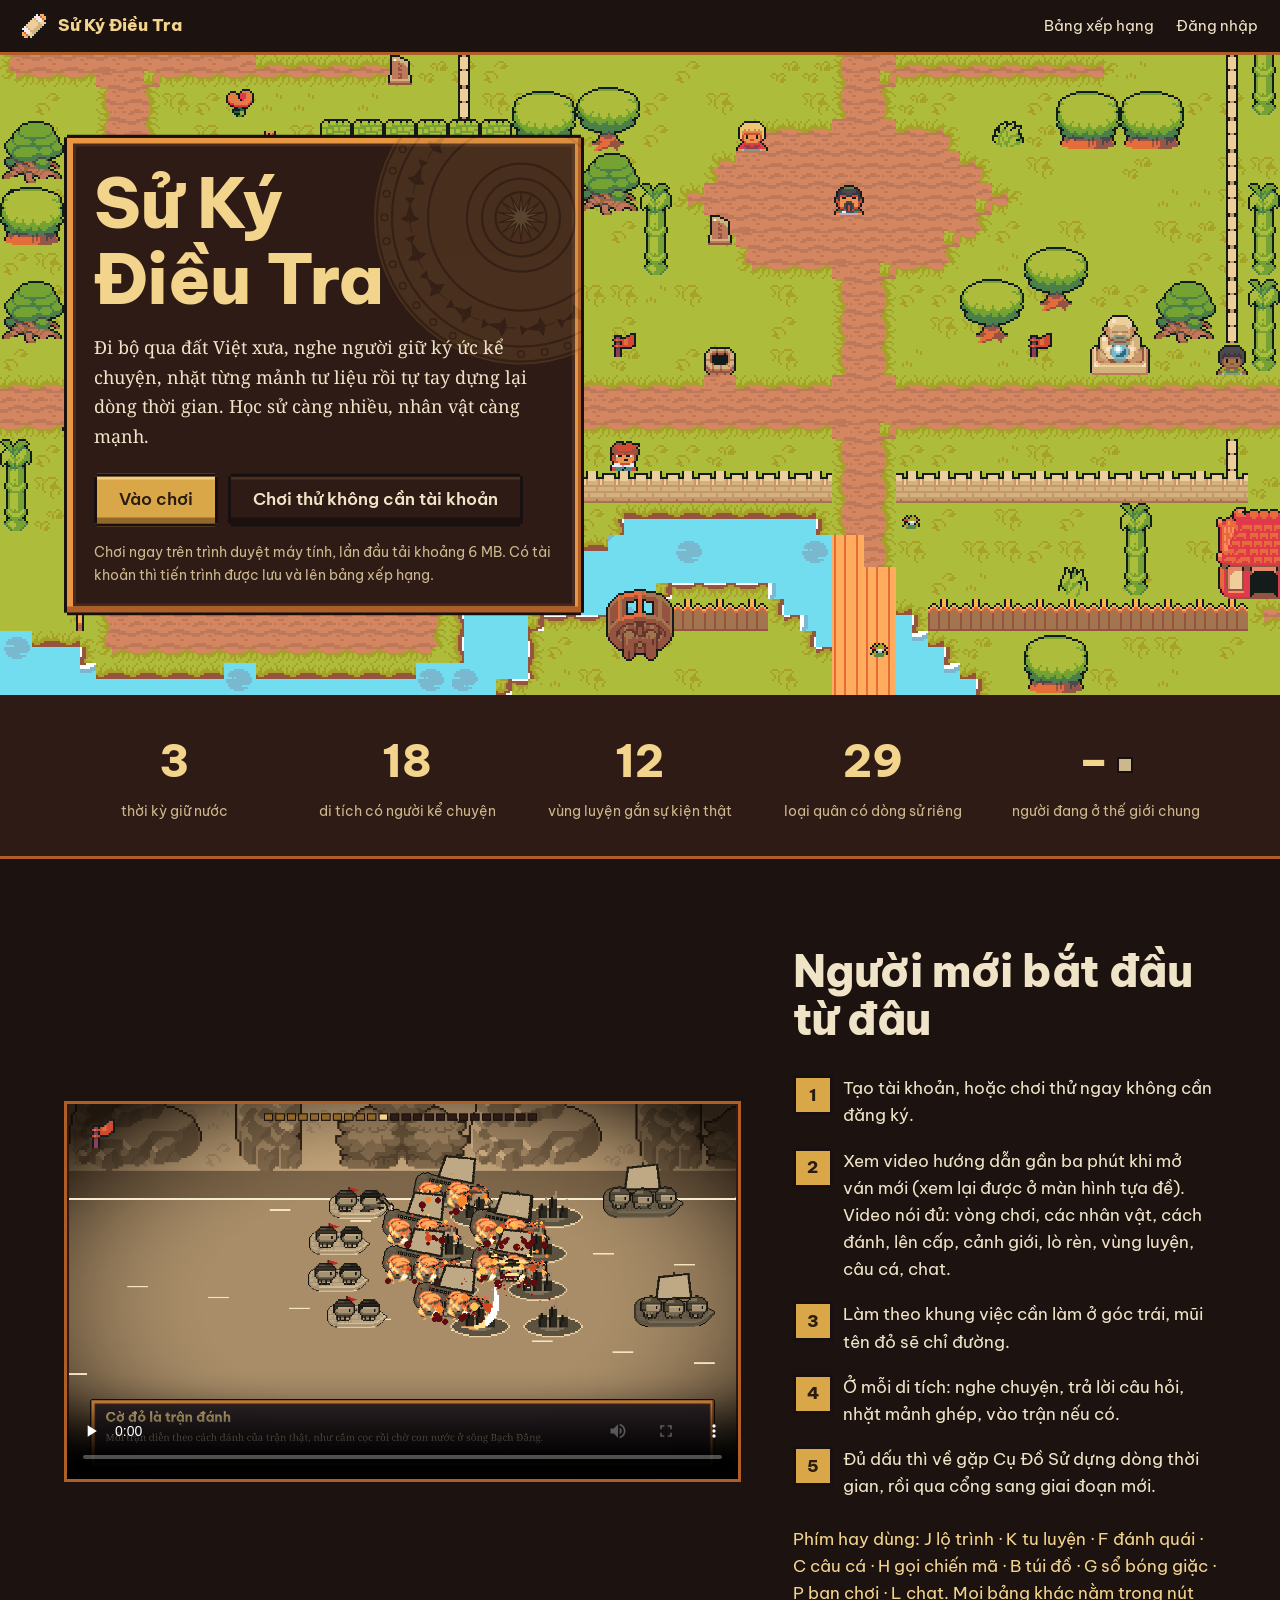
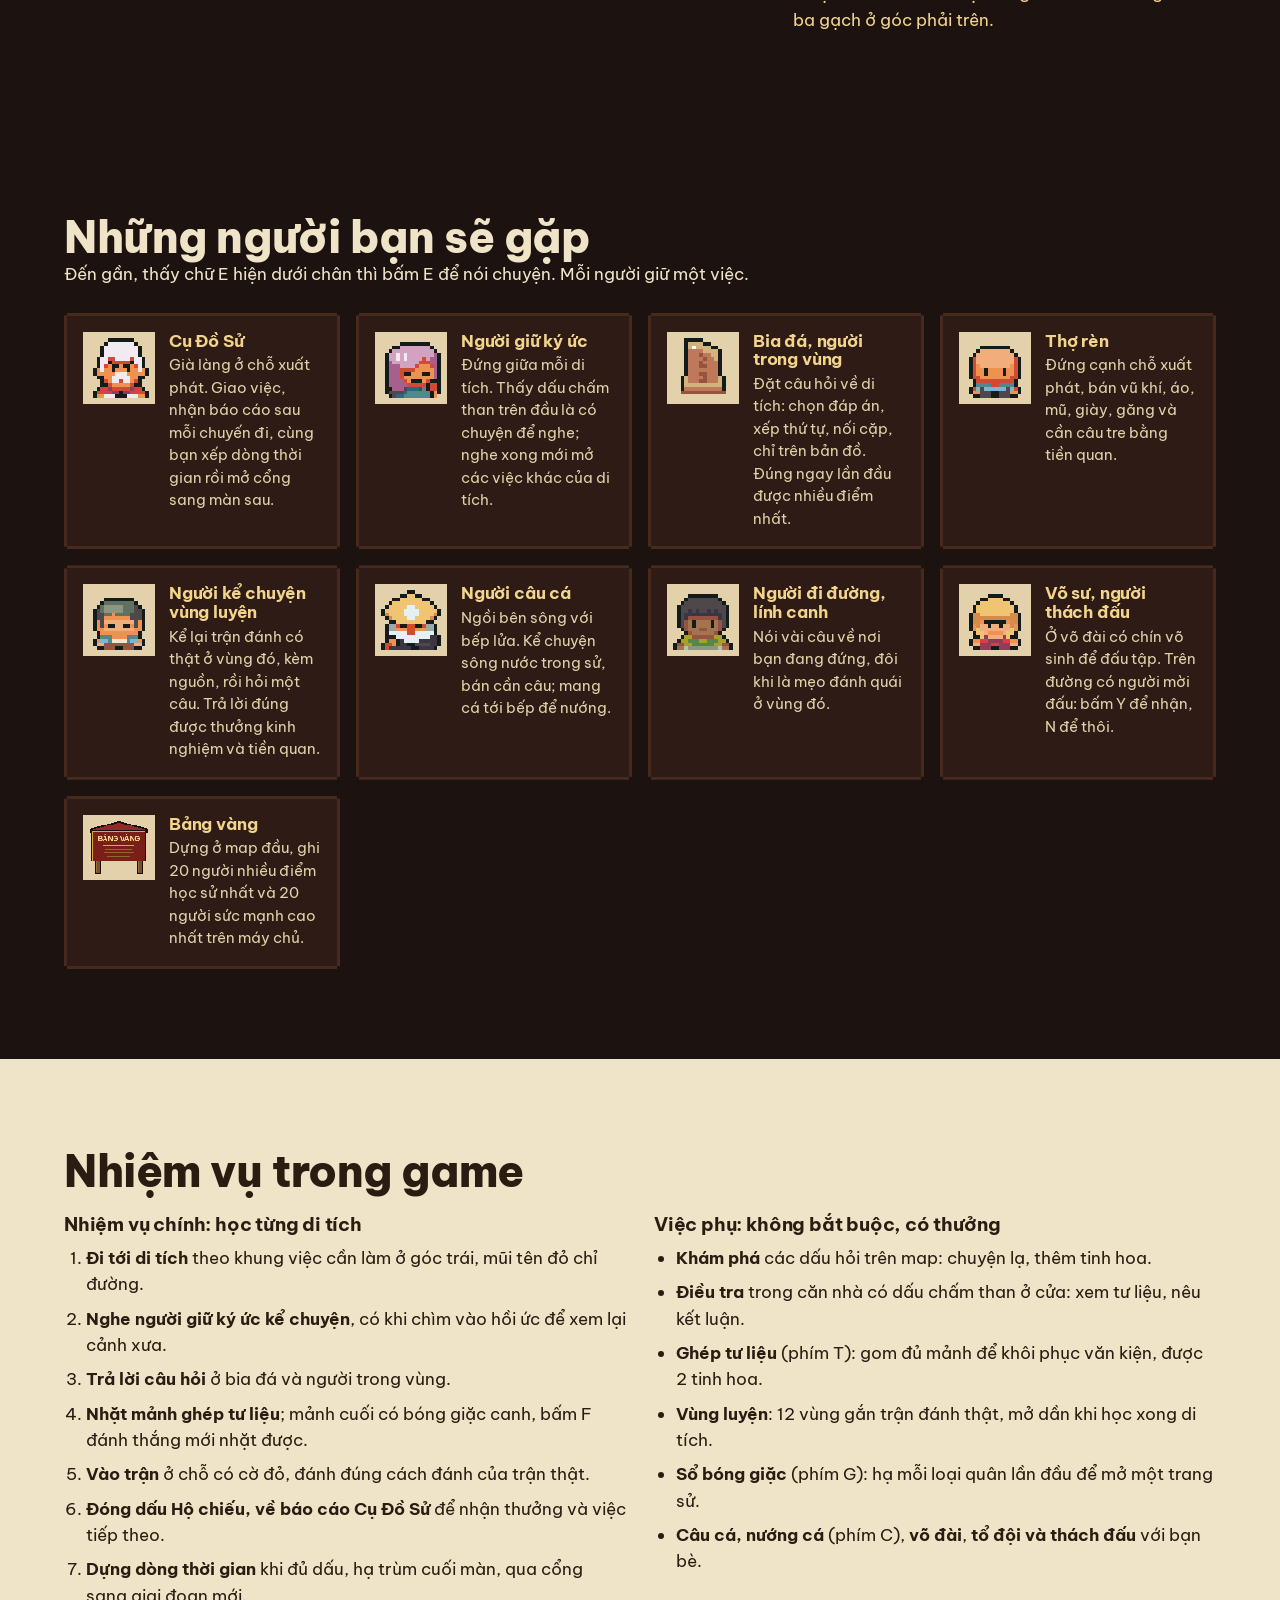
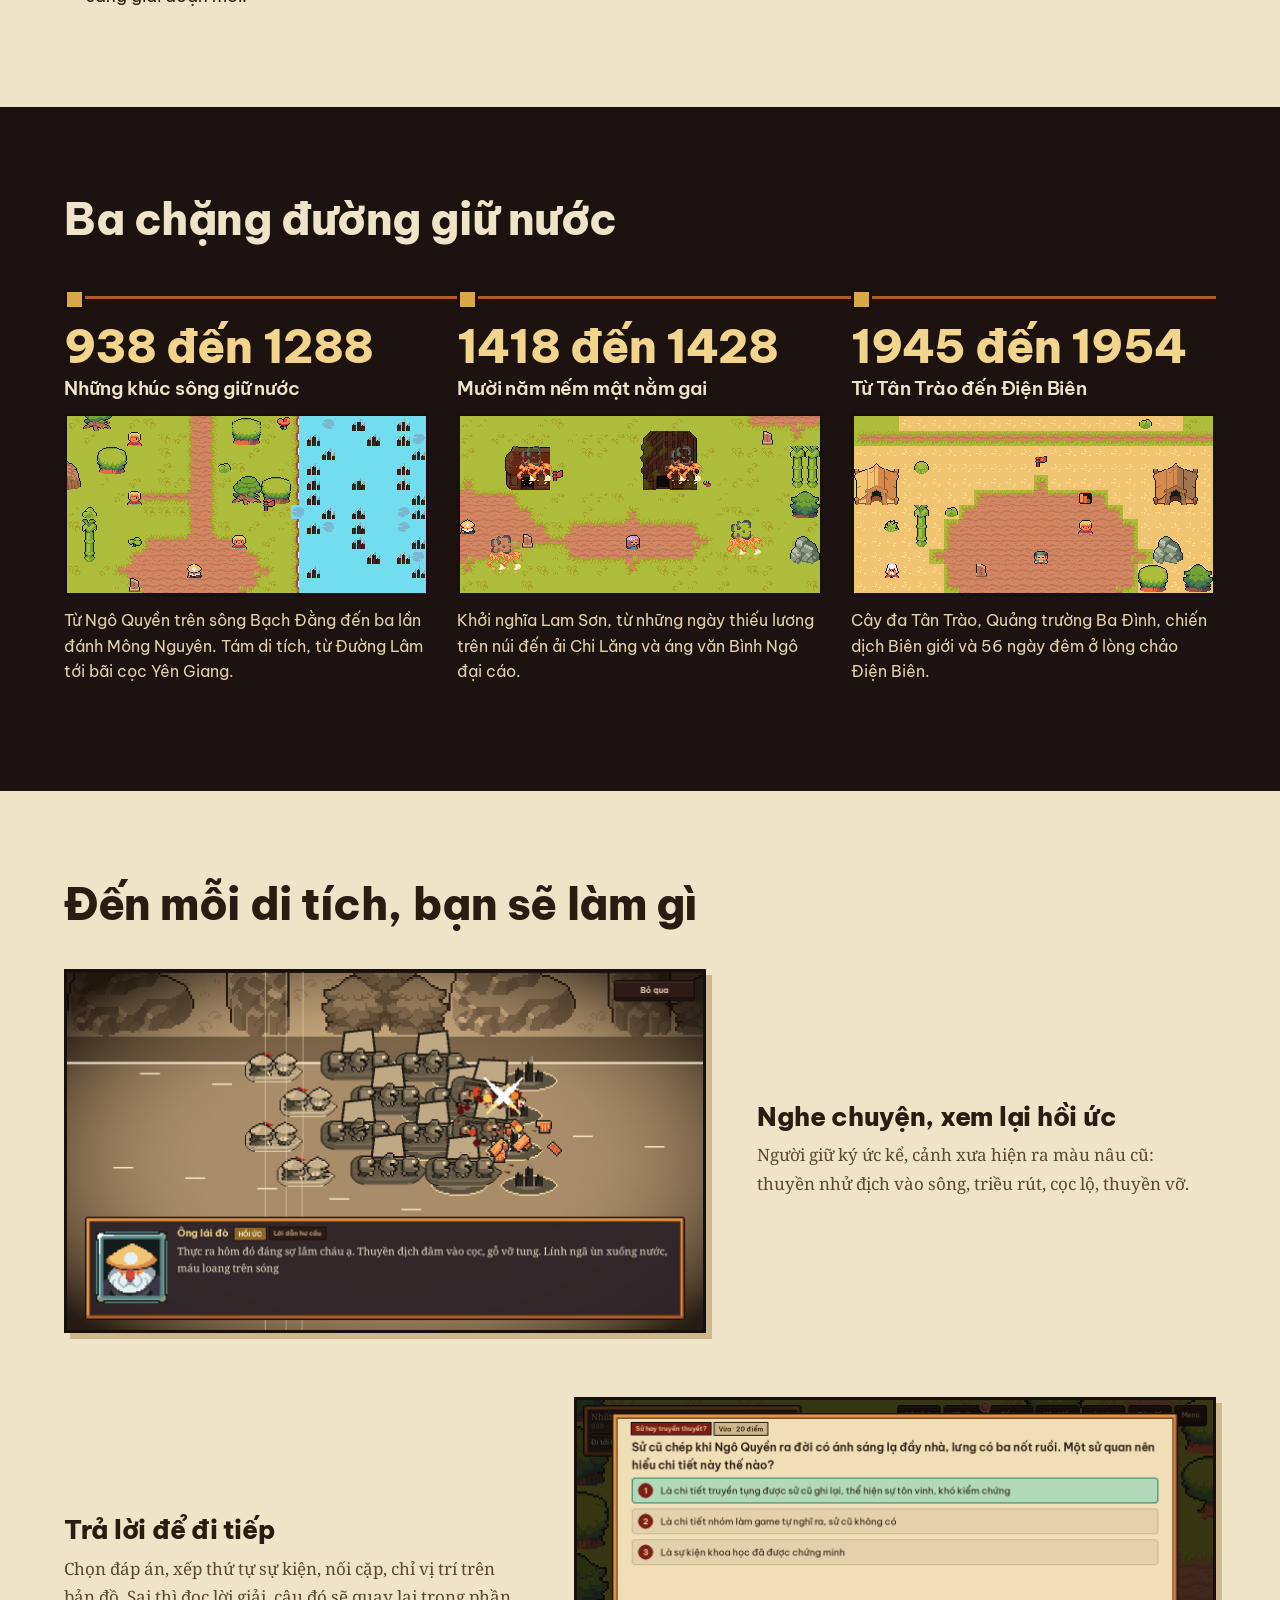
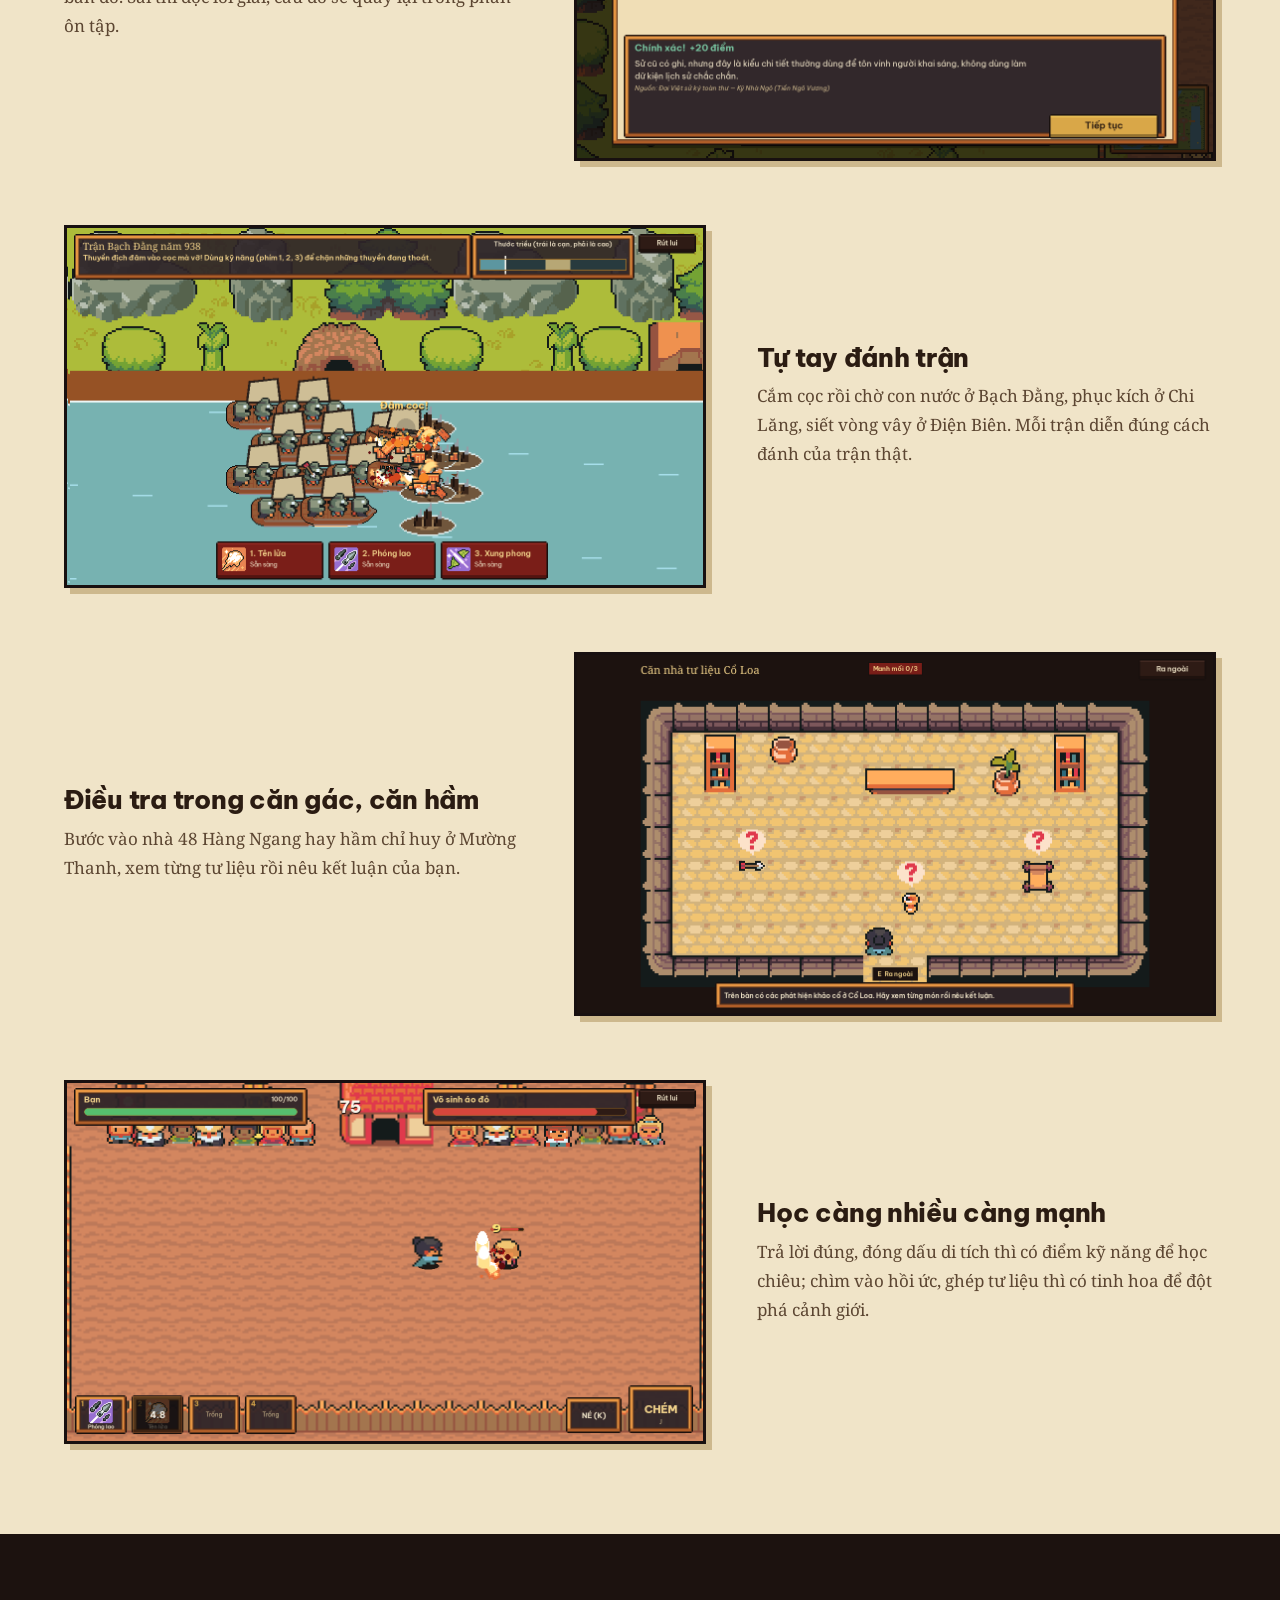
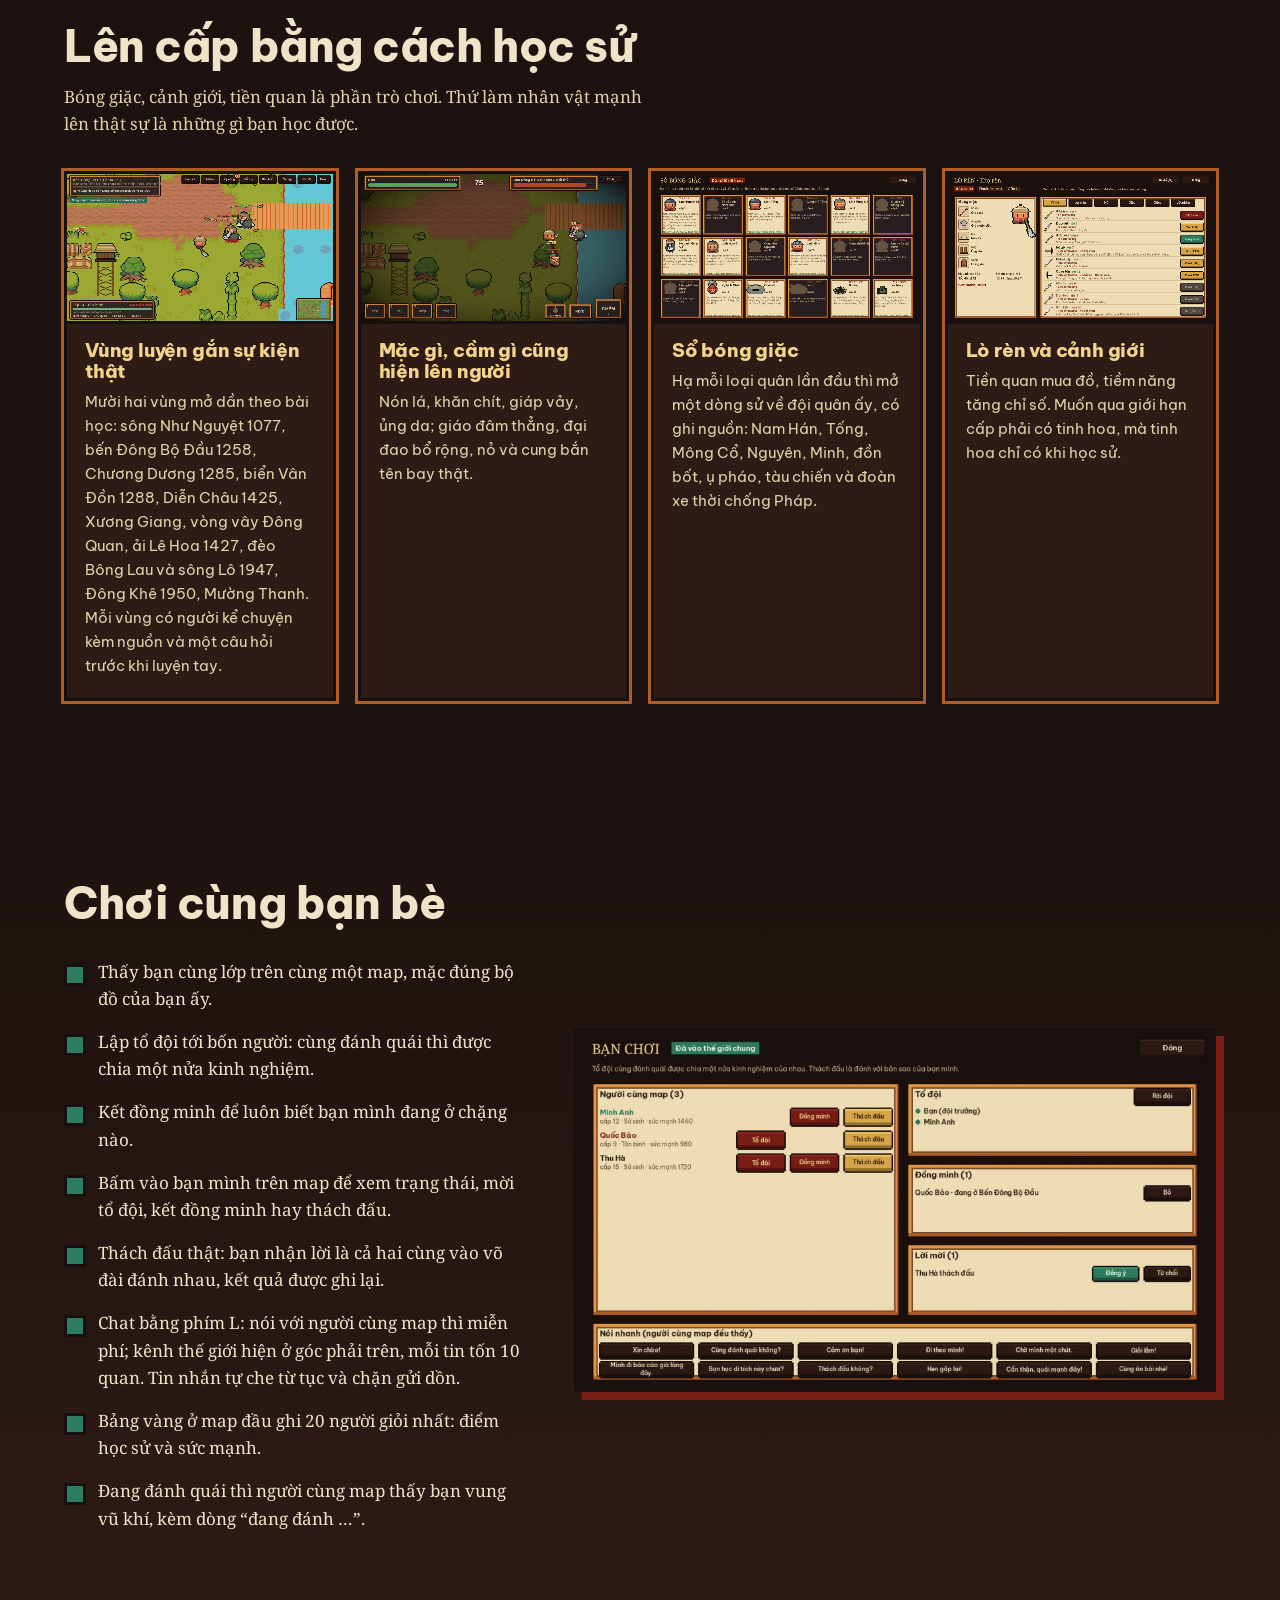
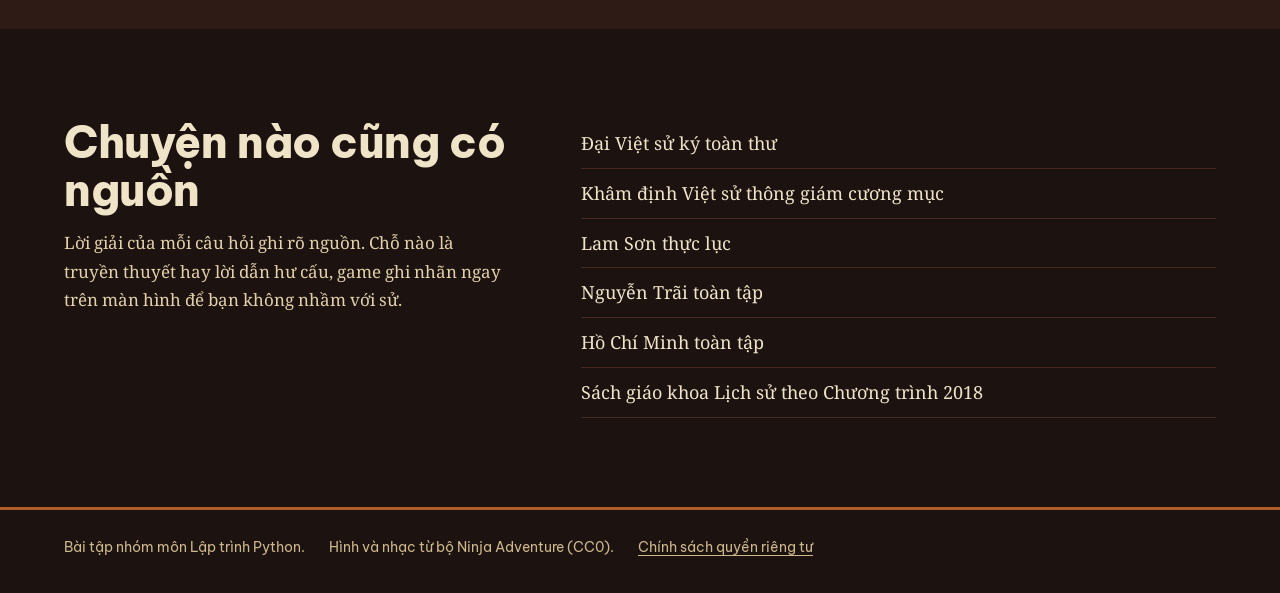
==== commit c9ab9962: "Video trang chủ: thêm trận cuối Điện Biên Phủ và đoạn kết make_trailer_video.py quay phần hướng dẫn," ====
--- a/web/index.html
+++ b/web/index.html
@@ -48,7 +48,7 @@
   </section>
 
   <section class="band guide">
-    <video controls preload="none" poster="img/trailer.png" src="video/trailer.mp4" aria-label="Video hướng dẫn cách chơi, gần ba phút"></video>
+    <video controls preload="none" poster="img/trailer.png?v=2" src="video/trailer.mp4?v=2" aria-label="Video giới thiệu gần năm phút: hướng dẫn cách chơi, trận cuối Chiến dịch Điện Biên Phủ và đoạn kết"></video>
     <div>
       <h2>Người mới bắt đầu từ đâu</h2>
       <ol class="route">
